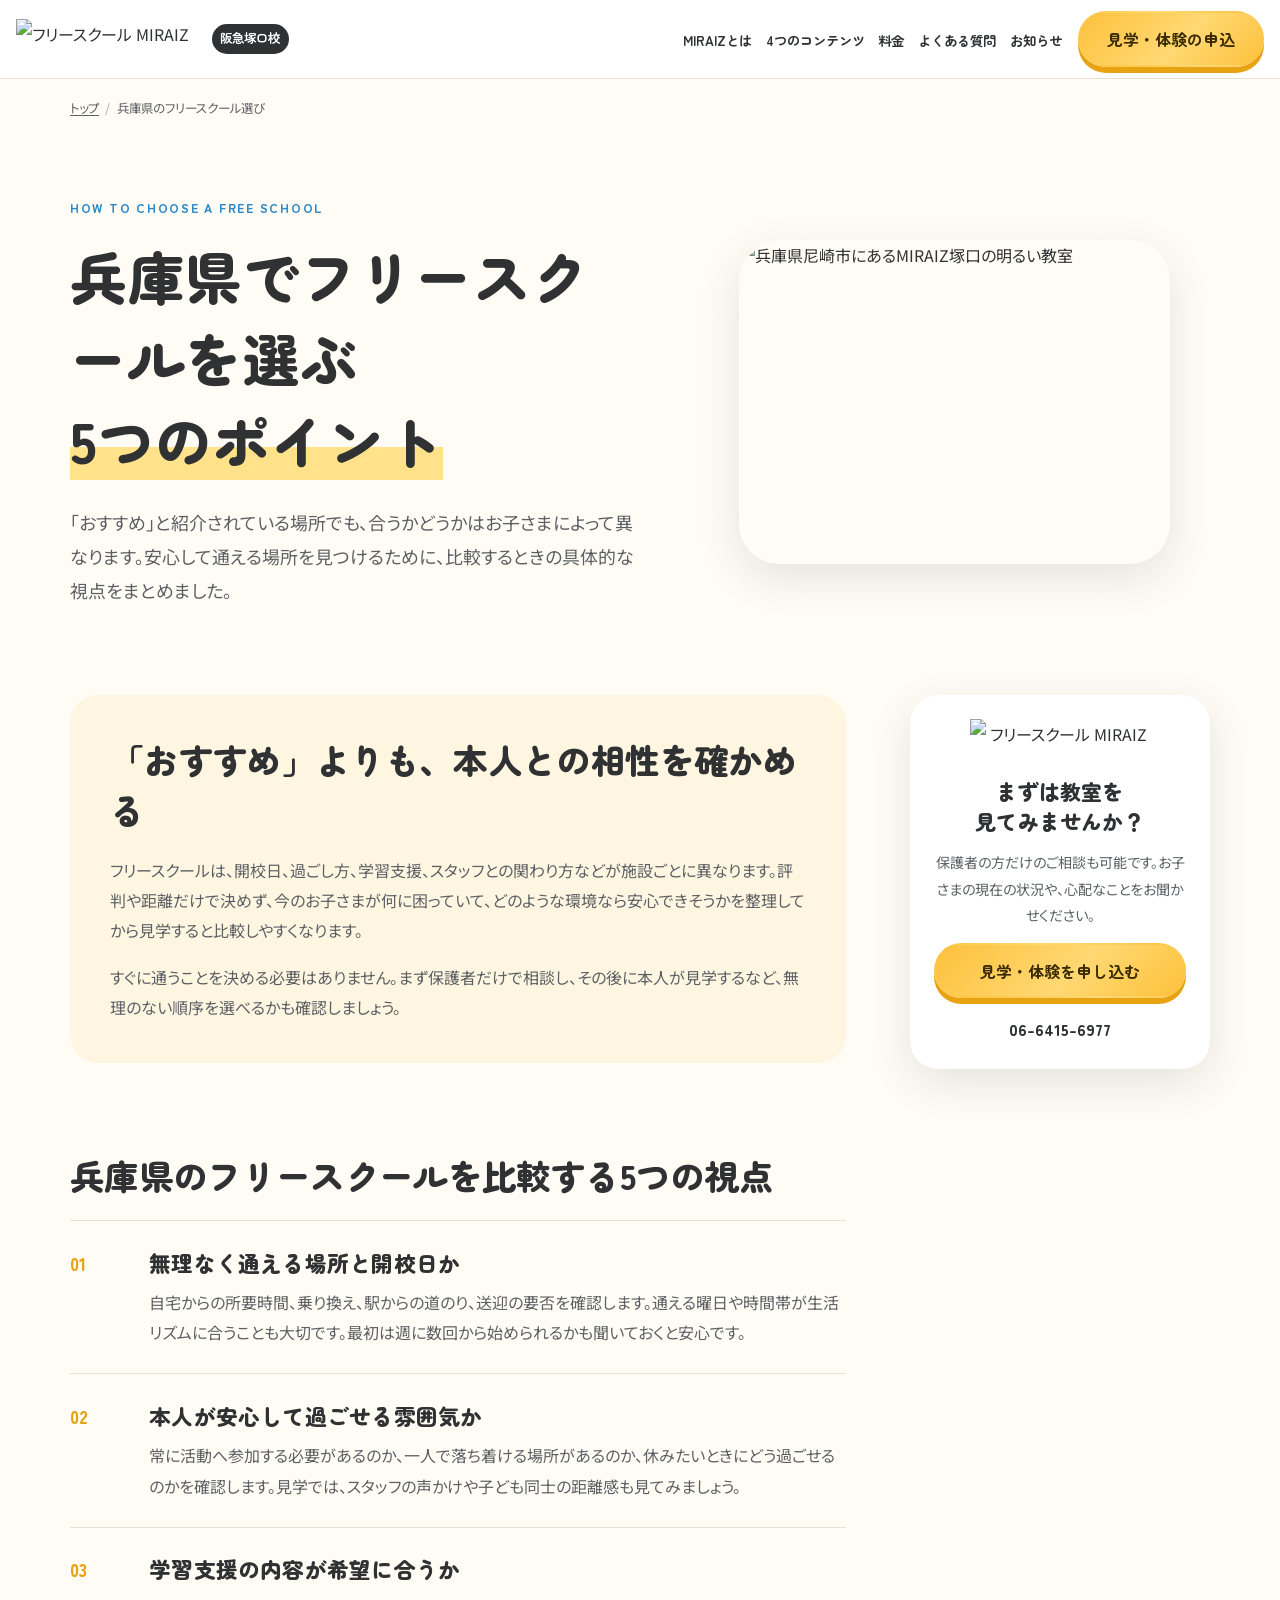
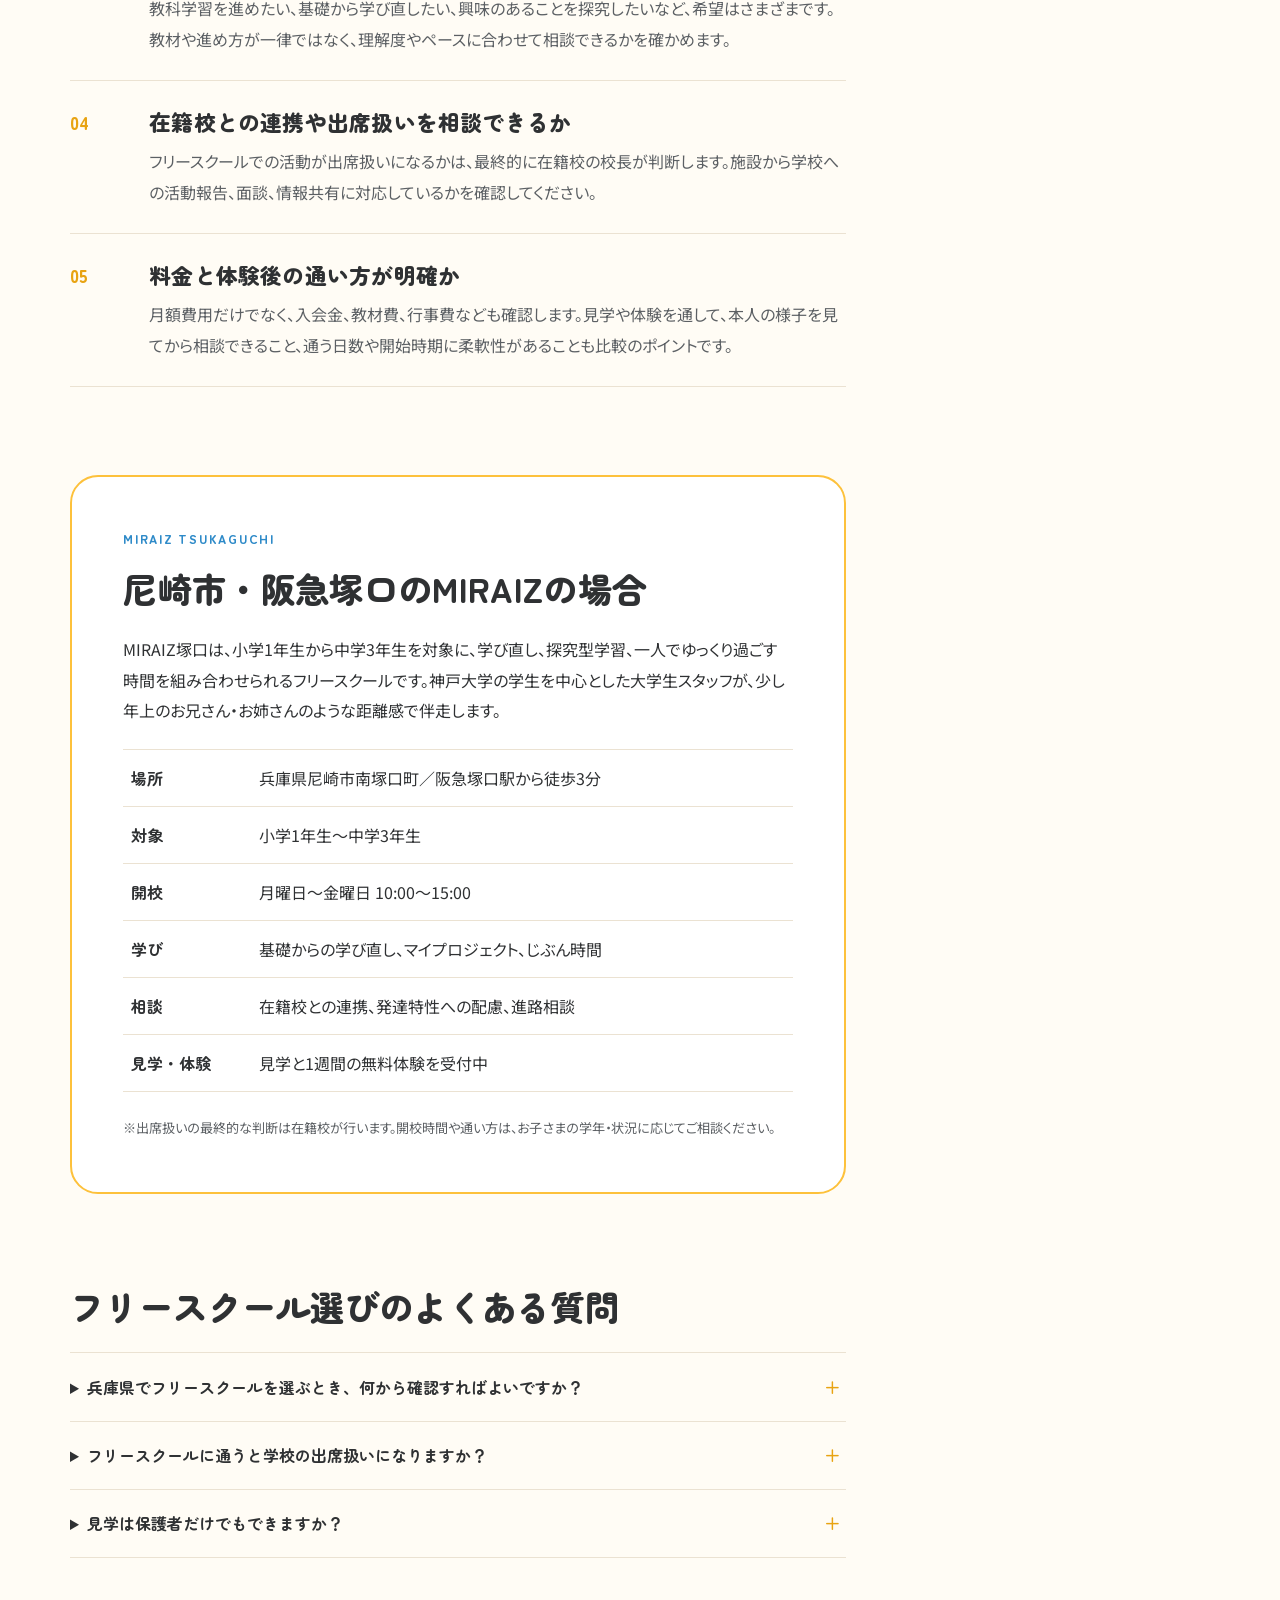
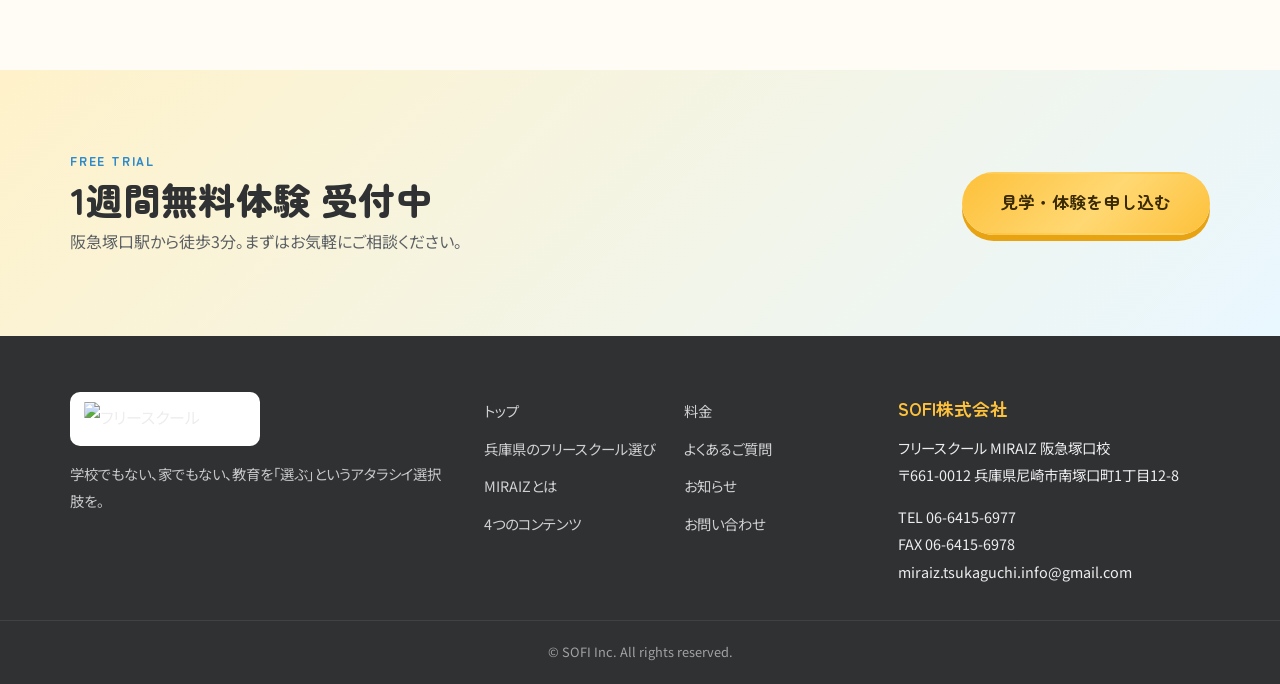
==== hyogo-freeschool-guide.html @ fa85aa8f "Improve local SEO for Tsukaguchi and Hyogo searches" ====
<!DOCTYPE html>
<html lang="ja">
<head>
<meta charset="UTF-8">
<meta name="viewport" content="width=device-width, initial-scale=1">
<title>兵庫県でおすすめのフリースクールを探す方へ｜選び方とMIRAIZ塚口</title>
<meta name="description" content="兵庫県でお子さまに合うフリースクールを探す際の5つの確認ポイントを解説。通いやすさ、過ごし方、学習支援、学校との連携、料金・体験を比較し、尼崎市・阪急塚口のMIRAIZについても紹介します。">
<link rel="canonical" href="https://miraiz.sofi-school.com/hyogo-freeschool-guide">

<meta property="og:url" content="https://miraiz.sofi-school.com/hyogo-freeschool-guide">
<meta property="og:type" content="article">
<meta property="og:title" content="兵庫県でフリースクールを選ぶ5つのポイント">
<meta property="og:description" content="「おすすめ」だけで決めず、お子さまとの相性を確かめるための具体的な選び方を紹介します。">
<meta property="og:image" content="https://miraiz.sofi-school.com/assets/img/og-image.jpg">
<meta property="og:site_name" content="フリースクール MIRAIZ 阪急塚口校">
<meta property="og:locale" content="ja_JP">
<meta name="twitter:card" content="summary_large_image">
<meta name="theme-color" content="#FDC13B">

<link rel="icon" href="assets/img/favicon-64.png" type="image/png">
<link rel="apple-touch-icon" href="assets/img/apple-touch-icon.png">
<link rel="preconnect" href="https://fonts.googleapis.com">
<link rel="preconnect" href="https://fonts.gstatic.com" crossorigin>
<link href="https://fonts.googleapis.com/css2?family=Zen+Maru+Gothic:wght@500;700;900&family=Noto+Sans+JP:wght@400;500;700&display=swap" rel="stylesheet">
<link rel="stylesheet" href="assets/css/style.css">
<link rel="stylesheet" href="assets/css/guide.css">

<script type="application/ld+json">
{
  "@context": "https://schema.org",
  "@graph": [
    {
      "@type": "Article",
      "@id": "https://miraiz.sofi-school.com/hyogo-freeschool-guide#article",
      "headline": "兵庫県でフリースクールを選ぶ5つのポイント",
      "description": "兵庫県でお子さまに合うフリースクールを探す際に確認したいポイントを解説します。",
      "datePublished": "2026-11-14",
      "dateModified": "2026-11-14",
      "inLanguage": "ja",
      "mainEntityOfPage": "https://miraiz.sofi-school.com/hyogo-freeschool-guide",
      "image": "https://miraiz.sofi-school.com/assets/img/og-image.jpg",
      "author": { "@type": "Organization", "name": "フリースクール MIRAIZ 阪急塚口校", "url": "https://miraiz.sofi-school.com/" },
      "publisher": { "@type": "Organization", "name": "SOFI株式会社", "logo": { "@type": "ImageObject", "url": "https://miraiz.sofi-school.com/assets/img/logo-miraiz.png" } }
    },
    {
      "@type": "BreadcrumbList",
      "itemListElement": [
        { "@type": "ListItem", "position": 1, "name": "トップ", "item": "https://miraiz.sofi-school.com/" },
        { "@type": "ListItem", "position": 2, "name": "兵庫県のフリースクール選び", "item": "https://miraiz.sofi-school.com/hyogo-freeschool-guide" }
      ]
    },
    {
      "@type": "FAQPage",
      "mainEntity": [
        {
          "@type": "Question",
          "name": "兵庫県でフリースクールを選ぶとき、何から確認すればよいですか？",
          "acceptedAnswer": { "@type": "Answer", "text": "通いやすさ、日々の過ごし方、学習支援、在籍校との連携、料金と体験の5点を確認し、お子さま本人が安心できるかを見学や体験で確かめることが大切です。" }
        },
        {
          "@type": "Question",
          "name": "フリースクールに通うと学校の出席扱いになりますか？",
          "acceptedAnswer": { "@type": "Answer", "text": "フリースクールと在籍校の連携状況などをもとに、在籍校の校長が判断します。検討している施設へ、学校との情報共有や活動報告の方法を確認してください。" }
        },
        {
          "@type": "Question",
          "name": "見学は保護者だけでもできますか？",
          "acceptedAnswer": { "@type": "Answer", "text": "施設によって対応は異なります。MIRAIZ塚口では、お子さまだけ、保護者さまだけのご相談も受け付けています。" }
        }
      ]
    }
  ]
}
</script>
</head>
<body>

<a class="skip-link" href="#main">本文へスキップ</a>

<header class="header" id="header">
  <div class="header__inner">
    <a class="brand" href="index.html" aria-label="フリースクール MIRAIZ 阪急塚口校 トップへ">
      <img class="brand__logo" src="assets/img/logo-miraiz.png" alt="フリースクール MIRAIZ" width="1663" height="350">
      <span class="brand__sub">阪急塚口校</span>
    </a>
    <nav class="nav" id="nav" aria-label="メインメニュー">
      <ul class="nav__list">
        <li><a href="index.html#about">MIRAIZとは</a></li>
        <li><a href="index.html#contents">4つのコンテンツ</a></li>
        <li><a href="index.html#price">料金</a></li>
        <li><a href="index.html#faq">よくある質問</a></li>
        <li><a href="news.html">お知らせ</a></li>
      </ul>
      <div class="nav__cta">
        <a class="btn btn--line" href="tel:0664156977"><span aria-hidden="true">☎</span> 06-6415-6977</a>
        <a class="btn btn--primary" href="index.html#contact">見学・体験の申込</a>
      </div>
    </nav>
    <button class="hamburger" id="hamburger" aria-expanded="false" aria-controls="nav" aria-label="メニューを開く">
      <span></span><span></span><span></span>
    </button>
  </div>
</header>

<main id="main">
  <div class="guide-breadcrumb container" aria-label="パンくずリスト">
    <ol><li><a href="index.html">トップ</a></li><li aria-current="page">兵庫県のフリースクール選び</li></ol>
  </div>

  <article>
    <header class="guide-hero">
      <div class="container guide-hero__inner">
        <div class="guide-hero__copy">
          <p class="guide-hero__eyebrow">how to choose a free school</p>
          <h1>兵庫県でフリースクールを選ぶ<br><span>5つのポイント</span></h1>
          <p class="guide-hero__lead">「おすすめ」と紹介されている場所でも、合うかどうかはお子さまによって異なります。安心して通える場所を見つけるために、比較するときの具体的な視点をまとめました。</p>
        </div>
        <figure class="guide-hero__image">
          <img src="assets/img/room-01.jpg" alt="兵庫県尼崎市にあるMIRAIZ塚口の明るい教室" width="887" height="665">
        </figure>
      </div>
    </header>

    <div class="guide-layout container">
      <div class="guide-main">
        <section class="guide-intro" aria-labelledby="guide-intro-title">
          <h2 id="guide-intro-title">「おすすめ」よりも、本人との相性を確かめる</h2>
          <p>フリースクールは、開校日、過ごし方、学習支援、スタッフとの関わり方などが施設ごとに異なります。評判や距離だけで決めず、今のお子さまが何に困っていて、どのような環境なら安心できそうかを整理してから見学すると比較しやすくなります。</p>
          <p>すぐに通うことを決める必要はありません。まず保護者だけで相談し、その後に本人が見学するなど、無理のない順序を選べるかも確認しましょう。</p>
        </section>

        <section class="guide-points" aria-labelledby="guide-points-title">
          <h2 id="guide-points-title">兵庫県のフリースクールを比較する5つの視点</h2>

          <section class="guide-point">
            <p class="guide-point__num">01</p>
            <div><h3>無理なく通える場所と開校日か</h3><p>自宅からの所要時間、乗り換え、駅からの道のり、送迎の要否を確認します。通える曜日や時間帯が生活リズムに合うことも大切です。最初は週に数回から始められるかも聞いておくと安心です。</p></div>
          </section>
          <section class="guide-point">
            <p class="guide-point__num">02</p>
            <div><h3>本人が安心して過ごせる雰囲気か</h3><p>常に活動へ参加する必要があるのか、一人で落ち着ける場所があるのか、休みたいときにどう過ごせるのかを確認します。見学では、スタッフの声かけや子ども同士の距離感も見てみましょう。</p></div>
          </section>
          <section class="guide-point">
            <p class="guide-point__num">03</p>
            <div><h3>学習支援の内容が希望に合うか</h3><p>教科学習を進めたい、基礎から学び直したい、興味のあることを探究したいなど、希望はさまざまです。教材や進め方が一律ではなく、理解度やペースに合わせて相談できるかを確かめます。</p></div>
          </section>
          <section class="guide-point">
            <p class="guide-point__num">04</p>
            <div><h3>在籍校との連携や出席扱いを相談できるか</h3><p>フリースクールでの活動が出席扱いになるかは、最終的に在籍校の校長が判断します。施設から学校への活動報告、面談、情報共有に対応しているかを確認してください。</p></div>
          </section>
          <section class="guide-point">
            <p class="guide-point__num">05</p>
            <div><h3>料金と体験後の通い方が明確か</h3><p>月額費用だけでなく、入会金、教材費、行事費なども確認します。見学や体験を通して、本人の様子を見てから相談できること、通う日数や開始時期に柔軟性があることも比較のポイントです。</p></div>
          </section>
        </section>

        <section class="guide-miraiz" aria-labelledby="guide-miraiz-title">
          <p class="guide-miraiz__eyebrow">MIRAIZ TSUKAGUCHI</p>
          <h2 id="guide-miraiz-title">尼崎市・阪急塚口のMIRAIZの場合</h2>
          <p>MIRAIZ塚口は、小学1年生から中学3年生を対象に、学び直し、探究型学習、一人でゆっくり過ごす時間を組み合わせられるフリースクールです。神戸大学の学生を中心とした大学生スタッフが、少し年上のお兄さん・お姉さんのような距離感で伴走します。</p>
          <dl class="guide-table">
            <div><dt>場所</dt><dd>兵庫県尼崎市南塚口町／阪急塚口駅から徒歩3分</dd></div>
            <div><dt>対象</dt><dd>小学1年生〜中学3年生</dd></div>
            <div><dt>開校</dt><dd>月曜日〜金曜日 10:00〜15:00</dd></div>
            <div><dt>学び</dt><dd>基礎からの学び直し、マイプロジェクト、じぶん時間</dd></div>
            <div><dt>相談</dt><dd>在籍校との連携、発達特性への配慮、進路相談</dd></div>
            <div><dt>見学・体験</dt><dd>見学と1週間の無料体験を受付中</dd></div>
          </dl>
          <p class="guide-note">※出席扱いの最終的な判断は在籍校が行います。開校時間や通い方は、お子さまの学年・状況に応じてご相談ください。</p>
        </section>

        <section class="guide-faq" aria-labelledby="guide-faq-title">
          <h2 id="guide-faq-title">フリースクール選びのよくある質問</h2>
          <details><summary>兵庫県でフリースクールを選ぶとき、何から確認すればよいですか？</summary><p>通いやすさ、日々の過ごし方、学習支援、在籍校との連携、料金と体験の5点を確認し、お子さま本人が安心できるかを見学や体験で確かめることが大切です。</p></details>
          <details><summary>フリースクールに通うと学校の出席扱いになりますか？</summary><p>フリースクールと在籍校の連携状況などをもとに、在籍校の校長が判断します。検討している施設へ、学校との情報共有や活動報告の方法を確認してください。</p></details>
          <details><summary>見学は保護者だけでもできますか？</summary><p>施設によって対応は異なります。MIRAIZ塚口では、お子さまだけ、保護者さまだけのご相談も受け付けています。</p></details>
        </section>
      </div>

      <aside class="guide-aside" aria-label="MIRAIZ塚口のご案内">
        <div class="guide-aside__card">
          <img src="assets/img/logo-miraiz.png" alt="フリースクール MIRAIZ" width="1663" height="350">
          <h2>まずは教室を<br>見てみませんか？</h2>
          <p>保護者の方だけのご相談も可能です。お子さまの現在の状況や、心配なことをお聞かせください。</p>
          <a class="btn btn--primary" href="index.html#contact">見学・体験を申し込む</a>
          <a class="guide-aside__tel" href="tel:0664156977">06-6415-6977</a>
        </div>
      </aside>
    </div>
  </article>

  <section class="guide-cta">
    <div class="container guide-cta__inner">
      <div><p>FREE TRIAL</p><h2>1週間無料体験 受付中</h2><span>阪急塚口駅から徒歩3分。まずはお気軽にご相談ください。</span></div>
      <a class="btn btn--primary btn--lg" href="index.html#contact">見学・体験を申し込む</a>
    </div>
  </section>
</main>

<footer class="footer">
  <div class="container footer__inner">
    <div class="footer__brand">
      <img src="assets/img/logo-miraiz.png" alt="フリースクール MIRAIZ" width="1663" height="350">
      <p class="footer__tagline">学校でもない、家でもない、教育を「選ぶ」というアタラシイ選択肢を。</p>
    </div>
    <nav class="footer__nav" aria-label="フッターメニュー">
      <ul>
        <li><a href="index.html">トップ</a></li>
        <li><a href="/hyogo-freeschool-guide" aria-current="page">兵庫県のフリースクール選び</a></li>
        <li><a href="index.html#about">MIRAIZとは</a></li>
        <li><a href="index.html#contents">4つのコンテンツ</a></li>
        <li><a href="index.html#price">料金</a></li>
        <li><a href="index.html#faq">よくあるご質問</a></li>
        <li><a href="news.html">お知らせ</a></li>
        <li><a href="index.html#contact">お問い合わせ</a></li>
      </ul>
    </nav>
    <div class="footer__info">
      <p class="footer__co">SOFI株式会社</p>
      <p>フリースクール MIRAIZ 阪急塚口校<br>〒661-0012 兵庫県尼崎市南塚口町1丁目12-8</p>
      <p><a href="tel:0664156977">TEL 06-6415-6977</a><br>FAX 06-6415-6978<br><a href="mailto:miraiz.tsukaguchi.info@gmail.com">miraiz.tsukaguchi.info@gmail.com</a></p>
    </div>
  </div>
  <p class="footer__copy">&copy; SOFI Inc. All rights reserved.</p>
</footer>

<div class="cta-bar" id="cta-bar">
  <a class="cta-bar__tel" href="tel:0664156977"><span aria-hidden="true">☎</span> 電話する</a>
  <a class="cta-bar__btn" href="index.html#contact">見学・体験を申し込む</a>
</div>

<script src="assets/js/main.js" defer></script>
</body>
</html>
---- assets/css/style.css ----
@charset "UTF-8";
/* =========================================================
   フリースクール MIRAIZ 阪急塚口校 — 公式サイト
   Palette は MIRAIZ ロゴ（9枚羽の風車）から採色
   ========================================================= */

:root{
  /* brand（ロゴの羽の色） */
  --c-red:      #E4032B;
  --c-orange:   #F27A18;
  --c-yellow:   #F2B418;
  --c-lime:     #85C226;
  --c-green:    #22A03A;
  --c-cyan:     #2E8AC8;
  --c-navy:     #1E3C8C;
  --c-purple:   #8A2E92;
  --c-magenta:  #E52684;

  /* base */
  --c-key:      #FDC13B;      /* MIRAIZ イエロー */
  --c-key-dk:   #E8A312;
  --c-ink:      #2F3133;
  --c-ink-70:   #5C6064;
  --c-bg:       #FFFCF5;
  --c-tint:     #FFF6E2;
  --c-white:    #FFFFFF;
  --c-line:     #EBE2D2;

  /* pastel（提供スライドのカード色） */
  --p-yellow:   #FDE9A9;
  --p-blue:     #C4EDFB;
  --p-pink:     #FAD1D6;
  --p-green:    #DFF5C0;
  --p-lav:      #D3D7F4;
  --p-mint:     #C6F0E6;
  --p-peach:    #FBDFB2;
  --p-rose:     #FBD5E6;

  --r-sm: 10px;
  --r-md: 18px;
  --r-lg: 28px;
  --r-xl: 40px;

  --shadow:    0 6px 24px rgba(47,49,51,.08);
  --shadow-lg: 0 14px 44px rgba(47,49,51,.12);

  --header-h: 78px;
  --font-round: "Zen Maru Gothic", "Hiragino Maru Gothic ProN", "Hiragino Sans", "Noto Sans JP", "Yu Gothic Medium", Meiryo, sans-serif;
  --font-body: "Noto Sans JP", "Hiragino Sans", "Hiragino Kaku Gothic ProN", "Yu Gothic Medium", Meiryo, sans-serif;
}

/* ---------- reset ---------- */
*,*::before,*::after{ box-sizing:border-box; }
html{
  scroll-behavior:smooth; scroll-padding-top:calc(var(--header-h) + 8px);
  -webkit-text-size-adjust:100%;
  /* 画面外に待機させているドロワーで横スクロールが出ないように */
  overflow-x:clip;
}
body{
  margin:0; background:var(--c-bg); color:var(--c-ink);
  font-family:var(--font-body); font-size:16px; line-height:1.9;
  font-feature-settings:"palt" 1; overflow-x:clip;
}
img{ max-width:100%; height:auto; display:block; }
a{ color:inherit; text-decoration:none; }
ul,ol{ margin:0; padding:0; list-style:none; }
h1,h2,h3,h4,h5{ margin:0; font-family:var(--font-round); font-weight:900; line-height:1.45; letter-spacing:.01em; }
p{ margin:0 0 1em; }
p:last-child{ margin-bottom:0; }
button{ font:inherit; color:inherit; }
table{ border-collapse:collapse; }

.visually-hidden{
  position:absolute!important; width:1px; height:1px; overflow:hidden;
  clip:rect(0 0 0 0); white-space:nowrap;
}
.skip-link{
  position:absolute; left:-9999px; top:0; z-index:2000;
  background:var(--c-ink); color:#fff; padding:.7em 1.2em; border-radius:0 0 var(--r-sm) 0;
}
.skip-link:focus{ left:0; }
:focus-visible{ outline:3px solid var(--c-cyan); outline-offset:3px; border-radius:4px; }

.container{ width:min(1140px, 100% - 2.5rem); margin-inline:auto; }
.container--narrow{ width:min(820px, 100% - 2.5rem); }
.sp-only{ display:none; }

/* ---------- buttons ---------- */
.btn{
  display:inline-flex; align-items:center; justify-content:center; gap:.5em;
  font-family:var(--font-round); font-weight:700; line-height:1.4;
  padding:.9em 1.7em; border-radius:999px; border:2px solid transparent;
  transition:transform .18s ease, box-shadow .18s ease, background-color .18s ease, color .18s ease;
  text-align:center; cursor:pointer; white-space:nowrap;
}
.btn--lg{ padding:1.05em 2.2em; font-size:1.05rem; }
.btn--primary{
  background:linear-gradient(135deg, var(--c-key) 0%, #FFD873 55%, var(--c-key) 100%);
  color:#3A2A00; box-shadow:0 6px 0 var(--c-key-dk);
}
.btn--primary:hover{ transform:translateY(-2px); box-shadow:0 8px 0 var(--c-key-dk); }
.btn--primary:active{ transform:translateY(3px); box-shadow:0 2px 0 var(--c-key-dk); }
.btn--ghost{ background:var(--c-white); color:var(--c-ink); border-color:var(--c-ink); }
.btn--ghost:hover{ background:var(--c-ink); color:#fff; }
.btn--line{ background:transparent; color:var(--c-ink); font-size:.95rem; padding:.5em 1em; border-color:var(--c-line); }
.btn--line:hover{ border-color:var(--c-key); background:var(--c-tint); }

/* =========================================================
   HEADER
   ========================================================= */
.header{
  position:sticky; top:0; z-index:1000;
  background:rgba(255,255,255,.94); backdrop-filter:blur(10px);
  border-bottom:1px solid var(--c-line);
}
.header__inner{
  width:min(1300px, 100% - 2rem); margin-inline:auto;
  min-height:var(--header-h); display:flex; align-items:center; gap:1.2rem;
}
.brand{ display:flex; align-items:center; gap:.6rem; flex:0 0 auto; }
.brand__logo{ width:clamp(140px, 15vw, 186px); height:auto; }
.brand__sub{
  font-family:var(--font-round); font-weight:700; font-size:.78rem;
  background:var(--c-ink); color:#fff; padding:.25em .7em; border-radius:999px; white-space:nowrap;
}
.nav{ margin-left:auto; display:flex; align-items:center; gap:1rem; }
.nav__list{ display:flex; gap:.95rem; }
.nav__list a{
  font-family:var(--font-round); font-weight:700; font-size:.86rem;
  padding:.35em 0; position:relative; white-space:nowrap;
}
.nav__list a::after{
  content:""; position:absolute; left:0; right:0; bottom:0; height:3px;
  background:var(--c-key); border-radius:2px; transform:scaleX(0); transition:transform .2s ease;
}
.nav__list a:hover::after, .nav__list a.is-active::after{ transform:scaleX(1); }
.nav__cta{ display:flex; align-items:center; gap:.5rem; flex:0 0 auto; }

.hamburger{
  display:none; margin-left:auto; width:48px; height:48px; border:none; background:transparent;
  position:relative; cursor:pointer; border-radius:12px;
}
.hamburger span{
  position:absolute; left:11px; width:26px; height:3px; border-radius:2px; background:var(--c-ink);
  transition:transform .25s ease, opacity .2s ease;
}
.hamburger span:nth-child(1){ top:16px; }
.hamburger span:nth-child(2){ top:23px; }
.hamburger span:nth-child(3){ top:30px; }
.hamburger[aria-expanded="true"] span:nth-child(1){ transform:translateY(7px) rotate(45deg); }
.hamburger[aria-expanded="true"] span:nth-child(2){ opacity:0; }
.hamburger[aria-expanded="true"] span:nth-child(3){ transform:translateY(-7px) rotate(-45deg); }

/* =========================================================
   HERO
   ========================================================= */
.hero{ position:relative; padding:clamp(2.5rem,6vw,4.5rem) 0 clamp(3rem,7vw,5.5rem); overflow:hidden; }
.hero::before{
  content:""; position:absolute; inset:0;
  background:
    radial-gradient(120% 90% at 8% 0%, #FFF3D2 0%, rgba(255,243,210,0) 60%),
    radial-gradient(90% 80% at 100% 30%, #EAF7FF 0%, rgba(234,247,255,0) 65%),
    var(--c-bg);
  z-index:-2;
}
.hero__deco{ position:absolute; inset:0; z-index:-1; pointer-events:none; }
.hero__pinwheel{
  position:absolute; top:-90px; right:-90px; width:min(340px,42vw); opacity:.13;
  animation:spin 44s linear infinite;
}
@keyframes spin{ to{ transform:rotate(360deg); } }

.hero__inner{
  width:min(1200px, 100% - 2.5rem); margin-inline:auto;
  display:grid; grid-template-columns:1.16fr .84fr; gap:clamp(1.5rem,4vw,3rem); align-items:center;
}
.hero__badge{
  display:inline-block; margin:0 0 1rem;
  font-family:var(--font-round); font-weight:700; font-size:.95rem; letter-spacing:.06em;
  background:linear-gradient(90deg, var(--c-navy), var(--c-cyan)); color:#fff;
  padding:.45em 1.3em; border-radius:999px;
}
.hero__title{
  font-size:clamp(1.9rem, 3.55vw, 2.75rem); line-height:1.45; margin:0 0 1.2rem;
}
.hero__seo-title{
  display:block; width:max-content; max-width:100%; margin:0 0 .6rem;
  color:var(--c-navy); font-size:.38em; line-height:1.5; letter-spacing:.08em;
}
.mark-yellow{
  background:linear-gradient(transparent 58%, #FFE58A 58%, #FFE58A 94%, transparent 94%);
  padding:0 .06em;
}
.hero__lead{ font-size:clamp(1rem,1.3vw,1.12rem); font-weight:500; margin-bottom:1.4rem; }
.hero__lead strong{ color:var(--c-cyan); font-weight:700; }
.hero__points{ display:flex; flex-wrap:wrap; gap:.5rem; margin-bottom:1.9rem; }
.hero__points li{
  font-family:var(--font-round); font-weight:700; font-size:.88rem;
  background:var(--c-white); border:2px solid var(--c-key); color:#7A5600;
  padding:.35em 1em; border-radius:999px;
}
.hero__actions{ display:flex; flex-wrap:wrap; gap:.8rem; }

.hero__visual{ position:relative; }
/* 開校バッジ（円）は写真にだけ重ねたいので、写真をこのラッパで囲って基準にする */
.hero__visual-media{ position:relative; }
.hero__trial{
  /* 開校バッジが写真の下端からはみ出す分（-1.2rem）を避けた位置に置く */
  display:block; margin-top:2.4rem; padding:.8rem 1.2rem;
  border-radius:999px; background:var(--c-red); color:#fff; text-align:center;
  font-family:var(--font-round); font-weight:700; line-height:1.5;
  font-size:clamp(.98rem,1.9vw,1.12rem);
  box-shadow:0 8px 22px rgba(228,3,43,.3);
}
.hero__trial b{ font-size:1.16em; font-weight:900; margin-right:.2em; }
.hero__trial:hover{ background:#C50226; }
.hero__photo{
  width:100%; aspect-ratio:4/3; object-fit:cover; object-position:60% 40%;
  border-radius:var(--r-xl); box-shadow:var(--shadow-lg);
}
.hero__open{
  position:absolute; z-index:2; right:-.5rem; bottom:-1.2rem;
  width:clamp(130px,14vw,168px); aspect-ratio:1; border-radius:50%;
  background:radial-gradient(circle at 35% 30%, #FFE07A, var(--c-key));
  box-shadow:0 10px 26px rgba(232,163,18,.4);
  display:grid; place-content:center; text-align:center; color:#3A2A00;
  font-family:var(--font-round); font-weight:900; line-height:1.35;
  transform:rotate(-7deg);
}

/* =========================================================
   LOCAL INTRO
   ========================================================= */
.local-intro{ padding:clamp(2.7rem,6vw,4.5rem) 0; background:var(--c-white); border-block:1px solid var(--c-line); }
.local-intro__inner{ display:grid; grid-template-columns:.85fr 1.15fr; gap:clamp(2rem,6vw,5rem); align-items:start; }
.local-intro__eyebrow{
  margin:0 0 .7rem; color:var(--c-cyan); font-family:var(--font-round);
  font-size:.75rem; font-weight:900; letter-spacing:.13em; text-transform:uppercase;
}
.local-intro h2{ font-size:clamp(1.45rem,3vw,2.15rem); }
.local-intro__body>p:first-child{ color:var(--c-ink-70); }
.local-intro__facts{ display:grid; grid-template-columns:repeat(3,1fr); gap:.7rem; margin:1.3rem 0; }
.local-intro__facts li{ padding:.85rem .55rem; border-radius:var(--r-sm); background:var(--c-tint); text-align:center; }
.local-intro__facts strong{ display:block; color:#725000; font-family:var(--font-round); font-size:1.05rem; }
.local-intro__facts span{ display:block; color:var(--c-ink-70); font-size:.73rem; }
.local-intro__link a{ color:#12669c; font-family:var(--font-round); font-weight:700; text-decoration:underline; text-underline-offset:.25em; }
.hero__open-y{ display:block; font-size:.9rem; }
.hero__open-y b{ font-size:1.5em; }
.hero__open-t{ display:block; font-size:1.02rem; margin-top:.15em; }

/* =========================================================
   SECTION 共通
   ========================================================= */
.section{ padding:clamp(3.2rem,7vw,5.5rem) 0; position:relative; }
.section--tint{ background:var(--c-tint); }

.sec-head{ text-align:center; margin-bottom:clamp(2rem,4vw,3rem); }
.sec-head__eyebrow{
  font-family:var(--font-round); font-weight:700; font-size:.8rem; letter-spacing:.22em;
  text-transform:uppercase; color:var(--c-key-dk); margin:0 0 .5rem;
}
.sec-head__title{
  font-size:clamp(1.55rem,3.4vw,2.4rem); margin:0 0 .8rem; position:relative; display:inline-block;
}
.sec-head__title::after{
  content:""; display:block; width:64px; height:6px; margin:.7rem auto 0; border-radius:3px;
  background:linear-gradient(90deg,var(--c-magenta),var(--c-orange),var(--c-yellow),var(--c-green),var(--c-cyan),var(--c-purple));
}
.sec-head__note{ font-size:.98rem; color:var(--c-ink-70); margin:0 auto; max-width:44em; }
.sec-head--light .sec-head__eyebrow{ color:#fff; opacity:.75; }
.sec-head--light, .sec-head--light .sec-head__note{ color:#fff; }
.sec-head--light .sec-head__note strong{ color:#FFE07A; }

/* 「＼＼ 見出し ／／」 */
.slash-head{
  text-align:center; font-size:clamp(1.25rem,2.4vw,1.65rem);
  margin:clamp(2.6rem,5vw,4rem) 0 1rem; display:flex; align-items:center; justify-content:center; gap:.7em;
}
.slash-head::before, .slash-head::after{
  content:""; width:26px; height:30px; flex:0 0 auto;
  background:repeating-linear-gradient(115deg, var(--c-cyan) 0 4px, transparent 4px 9px);
}
.slash-head::after{ background:repeating-linear-gradient(65deg, var(--c-cyan) 0 4px, transparent 4px 9px); }
.center-note{ text-align:center; color:var(--c-ink-70); font-weight:500; margin-bottom:1.8rem; }

/* =========================================================
   悩み
   ========================================================= */
.section--worry{ background:linear-gradient(180deg,var(--c-bg) 0%, #F2FAFE 100%); }
.worry-list{
  max-width:760px; margin:0 auto 2.2rem; display:grid; gap:.75rem;
  background:var(--c-white); border-radius:var(--r-lg); padding:clamp(1.2rem,3vw,2rem);
  box-shadow:var(--shadow); border:3px solid #D9EEF9;
}
.worry-list li{
  display:flex; gap:.75rem; align-items:flex-start;
  font-family:var(--font-round); font-weight:700; font-size:clamp(1rem,1.6vw,1.14rem);
  padding-bottom:.75rem; border-bottom:2px dotted #D9EEF9;
}
.worry-list li:last-child{ padding-bottom:0; border-bottom:none; }
.worry-list li::before{
  content:"✓"; flex:0 0 auto; width:1.6em; height:1.6em; border-radius:6px;
  background:var(--c-red); color:#fff; display:grid; place-content:center;
  font-size:.85em; line-height:1;
}
.worry-cta{ text-align:center; margin:0; }

/* =========================================================
   ABOUT
   ========================================================= */
.about{
  display:grid; grid-template-columns:1.15fr .85fr; gap:clamp(1.5rem,4vw,3rem); align-items:center;
}
.about__text p{ margin-bottom:1.1em; }
.about__text strong{
  font-weight:700;
  background:linear-gradient(transparent 62%, #FFE9AE 62%);
}
.about__note{
  background:var(--c-white); border-left:6px solid var(--c-key);
  border-radius:0 var(--r-sm) var(--r-sm) 0; padding:1rem 1.2rem; box-shadow:var(--shadow);
  font-size:.96rem;
}
.about__figure{ margin:0; }
.about__figure img{ border-radius:var(--r-lg); box-shadow:var(--shadow-lg); }

.can-list{ display:grid; grid-template-columns:repeat(5,1fr); gap:.75rem; }
.can-list__item{
  border-radius:var(--r-md); padding:1.25rem .85rem; text-align:center;
  display:flex; flex-direction:column; gap:.6rem; box-shadow:var(--shadow);
}
.can-list__item h4{ font-size:.97rem; line-height:1.55; }
.can-list__item p{ font-size:.84rem; color:#4A4E52; margin:0; line-height:1.75; }
.can-c1{ background:var(--p-blue); }
.can-c2{ background:var(--p-mint); }
.can-c3{ background:var(--p-lav); }
.can-c4{ background:var(--p-green); }
.can-c5{ background:var(--p-peach); }

/* =========================================================
   4つのコンテンツ
   ========================================================= */
.contents-grid{ display:grid; grid-template-columns:repeat(2,1fr); gap:1.2rem; }
.content-card{
  position:relative; background:var(--c-white); border-radius:var(--r-lg);
  padding:clamp(1.4rem,3vw,2.1rem); box-shadow:var(--shadow); overflow:hidden;
  border-top:10px solid var(--c-key);
}
.content-card::after{
  content:""; position:absolute; right:-40px; bottom:-40px; width:150px; height:150px;
  border-radius:50%; opacity:.5; z-index:0;
}
.content-card > *{ position:relative; z-index:1; }
.content-card__num{
  font-family:var(--font-round); font-weight:900; font-size:2.1rem; line-height:1;
  margin:0 0 .3rem; color:var(--c-key-dk); opacity:.85;
}
.content-card h3{ font-size:clamp(1.2rem,2.2vw,1.5rem); margin-bottom:.7rem; }
.content-card h3 small{ font-size:.72em; font-weight:700; }
.content-card p{ font-size:.96rem; margin:0; }
.content-card--yellow{ border-top-color:var(--c-yellow); }
.content-card--yellow::after{ background:var(--p-yellow); }
.content-card--yellow .content-card__num{ color:#C99000; }
.content-card--blue{ border-top-color:var(--c-cyan); }
.content-card--blue::after{ background:var(--p-blue); }
.content-card--blue .content-card__num{ color:var(--c-cyan); }
.content-card--pink{ border-top-color:var(--c-magenta); }
.content-card--pink::after{ background:var(--p-pink); }
.content-card--pink .content-card__num{ color:var(--c-magenta); }
.content-card--green{ border-top-color:var(--c-green); }
.content-card--green::after{ background:var(--p-green); }
.content-card--green .content-card__num{ color:var(--c-green); }

/* =========================================================
   マイプロ
   ========================================================= */
.mypro{ display:grid; grid-template-columns:.9fr 1.1fr; gap:clamp(1.5rem,4vw,3rem); align-items:center; }
.mypro__diagram{
  background:var(--p-yellow); border-radius:var(--r-lg); padding:1.4rem 1.2rem 1.1rem;
  box-shadow:var(--shadow); position:relative;
}
.mypro__field{
  display:block; font-family:var(--font-round); font-weight:700; font-size:.9rem;
  color:#7A5600; margin-bottom:.3rem;
}
.mypro__stage{ position:relative; aspect-ratio:4/3; }
.mypro__lines{ position:absolute; inset:0; width:100%; height:100%; }
.mypro__node, .mypro__mission{
  position:absolute; font-family:var(--font-round); font-weight:900;
  padding:.4em 1em; border-radius:999px; background:var(--c-white);
  box-shadow:0 4px 12px rgba(47,49,51,.14); white-space:nowrap; font-size:clamp(.85rem,1.6vw,1.05rem);
}
.mypro__node--staff{ left:2%; top:8%; border:3px solid var(--c-cyan); }
.mypro__node--friend{ right:2%; top:8%; border:3px solid var(--c-magenta); }
.mypro__node--me{ left:50%; bottom:2%; transform:translateX(-50%); border:3px solid var(--c-orange); }
.mypro__mission{
  left:50%; top:50%; transform:translate(-50%,-50%);
  background:var(--p-green); border:3px solid var(--c-green); letter-spacing:.06em;
}
.mypro__text h3{ font-size:clamp(1.15rem,2.2vw,1.5rem); margin-bottom:.8rem; color:var(--c-green); }
.mypro__text strong{ background:linear-gradient(transparent 62%, #C9EFA8 62%); font-weight:700; }
.check-list{ display:grid; gap:.5rem; margin-top:1.2rem; }
.check-list li{ display:flex; gap:.6rem; font-weight:500; font-size:.96rem; }
.check-list li::before{
  content:"✓"; flex:0 0 auto; color:var(--c-green); font-weight:900; font-family:var(--font-round);
}

/* mission table */
.table-wrap{ overflow-x:auto; -webkit-overflow-scrolling:touch; border-radius:var(--r-lg); box-shadow:var(--shadow); background:var(--c-white); }
.mission-table{ width:100%; min-width:720px; font-size:.94rem; }
.mission-table thead th{
  font-family:var(--font-round); font-weight:700; font-size:.9rem; letter-spacing:.08em;
  background:var(--c-tint); color:#7A5600; padding:.9rem 1rem; text-align:left; white-space:nowrap;
  border-bottom:3px solid var(--c-key);
}
.mission-table tbody th, .mission-table tbody td{
  padding:1rem; border-bottom:1px solid var(--c-line); vertical-align:top; text-align:left; font-weight:400;
}
.mission-table tbody tr:last-child th, .mission-table tbody tr:last-child td{ border-bottom:none; }
.mission-table tbody tr:hover{ background:#FFFDF6; }
.mission-table .mission{ font-family:var(--font-round); font-weight:700; }
.mission-table .term{ white-space:nowrap; font-family:var(--font-round); font-weight:700; color:var(--c-orange); }
.tag{
  display:inline-block; font-family:var(--font-round); font-weight:700; font-size:.82rem;
  padding:.3em .9em; border-radius:999px; color:#fff; white-space:nowrap;
}
.tag--blue{ background:var(--c-navy); }
.tag--orange{ background:var(--c-orange); }
.tag--green{ background:var(--c-green); }
.tag--cyan{ background:var(--c-cyan); }
.tag--purple{ background:var(--c-purple); }
.tag--yellow{ background:var(--c-key-dk); }
.tag--magenta{ background:var(--c-magenta); }

/* 参加方法 */
.join-list{ display:grid; gap:1rem; }
.join-list__item{
  display:grid; grid-template-columns:auto 1fr; gap:1.2rem; align-items:start;
  background:var(--c-white); border-radius:var(--r-lg); padding:clamp(1.2rem,2.6vw,1.8rem);
  box-shadow:var(--shadow); border-left:10px solid var(--c-key);
}
.join-list__num{
  font-family:var(--font-round); font-weight:900; font-size:1.5rem; line-height:1;
  width:2.4em; height:2.4em; border-radius:50%; display:grid; place-content:center; margin:0;
  color:#fff; flex:0 0 auto;
}
.join-list__item--1{ border-left-color:var(--c-cyan); }
.join-list__item--1 .join-list__num{ background:var(--c-cyan); }
.join-list__item--2{ border-left-color:var(--c-green); }
.join-list__item--2 .join-list__num{ background:var(--c-green); }
.join-list__item--3{ border-left-color:var(--c-orange); }
.join-list__item--3 .join-list__num{ background:var(--c-orange); }
.join-list__body h4{ font-size:clamp(1.1rem,2vw,1.35rem); }
.join-list__sub{ font-weight:500; color:var(--c-ink-70); font-size:.94rem; margin:.15rem 0 .7rem; }
.join-list__body ul{ display:grid; gap:.35rem; }
.join-list__body ul li{ display:flex; gap:.55rem; font-size:.95rem; }
.join-list__body ul li::before{ content:"●"; font-size:.6em; line-height:2.6; color:var(--c-key-dk); }

.banner-note{
  margin-top:1.6rem; text-align:center; background:var(--c-white);
  border:3px dashed var(--c-key); border-radius:var(--r-lg);
  padding:1.1rem 1.3rem; font-family:var(--font-round); font-weight:700;
  font-size:clamp(.98rem,1.8vw,1.15rem);
}
.banner-note b{ color:var(--c-key-dk); }

/* =========================================================
   1日の流れ
   ========================================================= */
.day-grid{ display:grid; grid-template-columns:repeat(3,1fr); gap:1.1rem; }
.day-col{ background:var(--c-white); border-radius:var(--r-lg); padding:1.4rem 1.2rem; box-shadow:var(--shadow); }
.day-col__head{
  text-align:center; font-size:1.2rem; background:var(--p-yellow); color:#7A5600;
  border-radius:999px; padding:.4em 1em; margin:0 0 1.2rem;
}
.day-col__head span{ font-size:.72em; font-weight:700; }
.day-steps{ display:grid; gap:.9rem; counter-reset:d; }
.day-steps li{
  counter-increment:d; position:relative; padding-left:2.4rem;
  border-bottom:1px dashed var(--c-line); padding-bottom:.9rem;
}
.day-steps li:last-child{ border-bottom:none; padding-bottom:0; }
.day-steps li::before{
  content:counter(d); position:absolute; left:0; top:.15rem;
  width:1.75rem; height:1.75rem; border-radius:50%; background:var(--c-key); color:#3A2A00;
  font-family:var(--font-round); font-weight:900; font-size:.85rem; display:grid; place-content:center;
}
.day-steps b{ display:block; font-family:var(--font-round); font-size:1rem; }
.day-steps span{ display:block; font-size:.86rem; color:var(--c-ink-70); line-height:1.75; }
.day-col--out{ background:linear-gradient(180deg,#EAF7FF,#FFFFFF); }
.day-out__title{
  font-family:var(--font-round); font-weight:900; font-size:1.35rem; color:var(--c-cyan); margin-bottom:.4rem;
}
.day-out ul{ display:grid; gap:.35rem; margin-top:.8rem; }
.day-out ul li{ display:flex; gap:.5rem; font-size:.9rem; }
.day-out ul li::before{ content:"📍"; font-size:.9em; }
.day-out__figure{ margin:1.1rem 0 0; }
.day-out__figure img{ border-radius:var(--r-md); }

/* 開校時間 */
.hours__intro{ margin:0 0 1.1rem; font-size:.98rem; }
.hours-parts{ display:grid; grid-template-columns:1fr 1fr; gap:1rem; margin:0 0 1.1rem; }
.hours-parts__item{
  border-radius:var(--r-lg); padding:1.15rem 1.3rem; box-shadow:var(--shadow); display:grid; gap:.1rem;
}
.hours-parts__item--1{ background:var(--p-yellow); }
.hours-parts__item--2{ background:var(--p-mint); }
.hours-parts__name{
  font-family:var(--font-round); font-weight:900; font-size:1.35rem; margin:0;
  display:flex; align-items:center; gap:.5em; flex-wrap:wrap;
}
/* 「1部」「2部」はチーム名に添える番号なので、バッジにして一段小さく */
.hours-parts__no{
  flex:0 0 auto; padding:.15em .8em; border-radius:999px;
  background:rgba(255,255,255,.8); font-size:.62em; letter-spacing:.04em;
}
.hours-parts__grade{
  font-family:var(--font-round); font-weight:700; margin:0;
  font-size:clamp(1rem,2vw,1.2rem);
}
.hours-parts__freq{ font-size:.88rem; font-weight:500; color:#4A4E52; margin:.15rem 0 0; }

/* 週間スケジュール表。狭い画面では表ごと横スクロールさせる
   （.table-wrap は760px以下でスクロールを切るため、専用のラッパを使う） */
/* 表が収まりきる幅では出さない（下の760px以下でのみ表示） */
.timetable-hint{ display:none; margin:0 0 .4rem; font-size:.8rem; color:var(--c-ink-70); text-align:right; }
.timetable-wrap{
  overflow-x:auto; -webkit-overflow-scrolling:touch;
  border-radius:var(--r-lg); box-shadow:var(--shadow); background:var(--c-white); padding:2px;
}
/* セル間の余白で区切るため collapse を打ち消している */
.timetable{ width:100%; min-width:680px; border-collapse:separate; border-spacing:6px; }
.timetable thead th{
  background:var(--c-tint); border-radius:var(--r-sm); padding:.6rem .5rem;
  font-family:var(--font-round); font-weight:700; text-align:center;
}
.timetable thead th:first-child{ background:none; }
.timetable tbody th{
  width:5.5em; padding:.6rem .4rem; text-align:center; white-space:nowrap;
  font-family:var(--font-round); font-weight:700; font-size:.84rem; color:var(--c-ink-70);
}
.tt{ padding:.8rem .5rem; border-radius:var(--r-sm); text-align:center; vertical-align:middle; }
.tt b{ display:block; font-family:var(--font-round); font-weight:900; font-size:1.02rem; }
.tt span{ display:block; font-size:.8rem; color:#4A4E52; margin-top:.15em; }
.tt--1{ background:var(--p-yellow); }
.tt--2{ background:var(--p-mint); }
.tt--lunch{ background:var(--c-tint); font-size:.9rem; color:var(--c-ink-70); }
.tt--mix{ background:var(--c-key); }

.hours__meta{
  background:var(--c-white); border-radius:var(--r-lg); padding:1.3rem 1.4rem; box-shadow:var(--shadow);
  font-size:.94rem; margin-top:1.1rem;
}
.hours__meta p{ margin-bottom:.6em; }
.hours__meta p:last-child{ margin-bottom:0; }
.hours__meta b{ font-family:var(--font-round); color:var(--c-key-dk); }

/* =========================================================
   8つの特長
   ========================================================= */
.feat-grid{ display:grid; grid-template-columns:repeat(3,1fr); gap:.9rem; }
.feat{
  border-radius:var(--r-md); padding:1.3rem 1.2rem; box-shadow:var(--shadow);
  display:flex; flex-direction:column; gap:.5rem; min-height:150px;
}
.feat__no{
  font-family:var(--font-round); font-weight:900; font-size:1.5rem; line-height:1; margin:0;
  color:rgba(47,49,51,.28);
}
.feat p:last-child{ font-family:var(--font-round); font-weight:700; font-size:1rem; line-height:1.65; margin:0; }
.feat--1{ background:var(--p-yellow); }
.feat--2{ background:var(--p-lav); }
.feat--3{ background:var(--p-pink); }
.feat--4{ background:var(--p-mint); }
.feat--5{ background:var(--p-green); }
.feat--6{ background:var(--p-rose); }
.feat--7{ background:var(--p-peach); }
.feat--8{ background:#FBE29A; }
.feat-center{
  display:flex; flex-direction:column; align-items:center; justify-content:center; gap:.6rem; text-align:center;
}
.feat-center img{ width:min(92px,32%); animation:spin 40s linear infinite; }
.feat-center p{ font-family:var(--font-round); font-weight:700; font-size:.95rem; margin:0; line-height:1.6; }
.feat-center b{ font-size:1.25em; }

/* =========================================================
   STAFF
   ========================================================= */
.section--staff{
  background:linear-gradient(135deg,#1E3C8C 0%, #2E8AC8 55%, #22A03A 130%);
  color:#fff; overflow:hidden;
}
.section--staff .sec-head__title::after{ background:#fff; }
.staff-strip{ margin:2.2rem 0; overflow:hidden; mask-image:linear-gradient(90deg,transparent,#000 6%,#000 94%,transparent); }
.staff-strip__track{ display:flex; gap:1rem; padding-inline:1rem; width:max-content; animation:marquee 46s linear infinite; }
@keyframes marquee{ from{ transform:translateX(0); } to{ transform:translateX(-50%); } }
.staff-strip__item{
  width:clamp(120px,15vw,170px); aspect-ratio:3/4; flex:0 0 auto;
  background:rgba(255,255,255,.16); border:2px solid rgba(255,255,255,.35);
  border-radius:var(--r-lg); display:grid; place-items:end center; overflow:hidden;
  backdrop-filter:blur(2px);
}
.staff-strip__item img{
  width:100%; height:100%; object-fit:contain; object-position:bottom center;
}
.staff-points{ display:grid; grid-template-columns:repeat(3,1fr); gap:1rem; }
.staff-points li{
  background:rgba(255,255,255,.14); border:1px solid rgba(255,255,255,.3);
  border-radius:var(--r-md); padding:1.2rem 1.3rem;
}
.staff-points b{ display:block; font-family:var(--font-round); font-size:1.1rem; margin-bottom:.35rem; }
.staff-points span{ font-size:.92rem; opacity:.94; line-height:1.8; }

/* =========================================================
   SUPPORT / 進路
   ========================================================= */
.support-list{ display:grid; grid-template-columns:repeat(4,1fr); gap:1rem; }
.support-list__item{
  background:var(--c-white); border-radius:var(--r-lg); padding:1.5rem 1.3rem;
  box-shadow:var(--shadow); text-align:center;
}
.support-list__icon{ font-size:2rem; line-height:1; display:block; margin-bottom:.6rem; }
.support-list__item h3{ font-size:1.02rem; margin-bottom:.5rem; }
.support-list__item p{ font-size:.9rem; color:var(--c-ink-70); margin:0; }
.support-list__item small{ display:block; font-size:.8rem; margin-top:.3rem; }

.next-grid{ display:grid; grid-template-columns:1fr 1fr; gap:1.1rem; }
.next-card{
  background:var(--c-white); border-radius:var(--r-lg); padding:clamp(1.4rem,3vw,2rem);
  box-shadow:var(--shadow); border-top:10px solid var(--c-key);
}
.next-card__tag{
  display:inline-block; font-family:var(--font-round); font-weight:700; font-size:.8rem;
  padding:.3em 1em; border-radius:999px; color:#fff; margin:0 0 .7rem;
}
.next-card h4{ font-size:clamp(1.2rem,2.2vw,1.55rem); margin-bottom:.7rem; }
.next-card p:last-child{ font-size:.96rem; margin:0; }
.next-card--sofi{ border-top-color:var(--c-key); }
.next-card--sofi .next-card__tag{ background:var(--c-key-dk); }
.next-card--in{ border-top-color:var(--c-green); }
.next-card--in .next-card__tag{ background:var(--c-green); }
.next-figure{ margin:1.6rem 0 0; display:grid; grid-template-columns:minmax(0,400px) 1fr; gap:1.8rem; align-items:center; }
.next-figure img{ border-radius:var(--r-lg); box-shadow:var(--shadow); }
.next-figure figcaption{ font-family:var(--font-round); font-weight:700; font-size:clamp(1rem,1.9vw,1.2rem); line-height:1.8; }

/* =========================================================
   PRICE
   ========================================================= */
.price{ display:grid; grid-template-columns:repeat(2,minmax(0,320px)); gap:1.2rem; justify-content:center; }
.price__card{
  background:var(--c-white); border:3px solid var(--c-line); border-radius:var(--r-lg);
  padding:1.6rem 1.2rem; text-align:center; box-shadow:var(--shadow);
}
.price__card--main{ border-color:var(--c-key); background:linear-gradient(180deg,#FFFBF0,#FFF); }
.price__label{
  font-family:var(--font-round); font-weight:700; font-size:1.05rem; margin:0 0 .3rem;
  color:var(--c-key-dk);
}
.price__value{ margin:0; font-family:var(--font-round); font-weight:900; line-height:1; }
.price__value b{ font-size:clamp(2.2rem,5vw,3rem); letter-spacing:-.01em; }
.price__value span{ font-size:1rem; font-weight:700; margin-left:.2em; }
.price__notes{ max-width:640px; margin:1.6rem auto 0; display:grid; gap:.5rem; }
.price__notes li{ font-size:.92rem; color:var(--c-ink-70); display:flex; gap:.5rem; }
.price__notes li::before{ content:"※"; flex:0 0 auto; }
.price__notes strong{ color:var(--c-ink); }

/* =========================================================
   FLOW
   ========================================================= */
.flow{ display:grid; grid-template-columns:repeat(4,1fr); gap:1rem; counter-reset:f; }
.flow li{
  background:var(--c-white); border-radius:var(--r-lg); padding:1.4rem 1.2rem;
  box-shadow:var(--shadow); position:relative;
}
.flow li::after{
  content:"▶"; position:absolute; right:-.85rem; top:50%; transform:translateY(-50%);
  color:var(--c-key); font-size:1rem; z-index:1;
}
.flow li:last-child::after{ content:none; }
.flow__no{
  font-family:var(--font-round); font-weight:900; font-size:.82rem; letter-spacing:.1em;
  color:#fff; background:var(--c-key-dk); display:inline-block; padding:.25em .9em;
  border-radius:999px; margin:0 0 .6rem;
}
.flow h3{ font-size:1.1rem; margin-bottom:.4rem; }
.flow li p:last-child{ font-size:.9rem; color:var(--c-ink-70); margin:0; }

/* =========================================================
   FAQ
   ========================================================= */
.faq{ display:grid; gap:.7rem; }
.faq details{
  background:var(--c-white); border-radius:var(--r-md); box-shadow:var(--shadow);
  border-left:6px solid var(--c-cyan); overflow:hidden;
}
.faq summary{
  cursor:pointer; list-style:none; padding:1.05rem 3rem 1.05rem 3.2rem; position:relative;
  font-family:var(--font-round); font-weight:700; font-size:1.02rem; line-height:1.6;
}
.faq summary::-webkit-details-marker{ display:none; }
.faq summary::before{
  content:"Q"; position:absolute; left:1rem; top:1rem;
  width:1.7rem; height:1.7rem; border-radius:50%; background:var(--c-cyan); color:#fff;
  display:grid; place-content:center; font-size:.9rem;
}
.faq summary::after{
  content:""; position:absolute; right:1.4rem; top:1.5rem; width:11px; height:11px;
  border-right:3px solid var(--c-cyan); border-bottom:3px solid var(--c-cyan);
  transform:rotate(45deg); transition:transform .2s ease;
}
.faq details[open] summary::after{ transform:rotate(-135deg); }
.faq__a{
  padding:0 1.4rem 1.2rem 3.2rem; position:relative; font-size:.96rem; color:#45494D;
}
.faq__a::before{
  content:"A"; position:absolute; left:1rem; top:0;
  width:1.7rem; height:1.7rem; border-radius:50%; background:var(--c-key); color:#3A2A00;
  display:grid; place-content:center; font-family:var(--font-round); font-weight:900; font-size:.9rem;
}

/* =========================================================
   CONTACT
   ========================================================= */
.section--contact{
  background:linear-gradient(135deg,#E8A312 0%, #FDC13B 45%, #F27A18 110%);
  color:#3A2A00;
}
.section--contact .sec-head--light, .section--contact .sec-head--light .sec-head__note{ color:#3A2A00; }
.section--contact .sec-head__eyebrow{ color:#7A5600; opacity:1; }
.section--contact .sec-head__title::after{ background:#3A2A00; }

.contact{ display:grid; grid-template-columns:.85fr 1.15fr; gap:1.2rem; align-items:start; }
.contact__direct{
  background:var(--c-white); border-radius:var(--r-lg); padding:clamp(1.4rem,3vw,2rem);
  box-shadow:var(--shadow-lg); text-align:center; color:var(--c-ink);
}
.contact__direct-label{ font-family:var(--font-round); font-weight:700; font-size:.95rem; margin-bottom:.4rem; }
.contact__tel{
  display:block; font-family:var(--font-round); font-weight:900;
  font-size:clamp(1.7rem,4vw,2.3rem); line-height:1.2; color:var(--c-key-dk); letter-spacing:.01em;
}
.contact__tel:hover{ text-decoration:underline; }
.contact__direct-note{ font-size:.88rem; color:var(--c-ink-70); margin:.5rem 0 0; }
.contact__direct-label--mail{ margin-top:1.1rem; }
.contact__mail{
  display:block; font-family:var(--font-round); font-weight:700;
  /* 電話番号より一段小さく。長いアドレスでも枠から溢れないよう折り返す */
  font-size:clamp(.95rem,2.4vw,1.15rem); line-height:1.4; color:var(--c-key-dk);
  word-break:break-all;
}
.contact__mail:hover{ text-decoration:underline; }
.contact__direct hr{ border:none; border-top:1px dashed var(--c-line); margin:1.2rem 0; }
.contact__assure{ text-align:left; display:grid; gap:.5rem; }
.contact__assure li{ display:flex; gap:.55rem; font-size:.92rem; font-weight:500; }
.contact__assure li::before{
  content:"✓"; flex:0 0 auto; width:1.4em; height:1.4em; border-radius:50%;
  background:var(--c-green); color:#fff; display:grid; place-content:center;
  font-size:.75em; line-height:1; margin-top:.35em;
}
.contact__addr{ text-align:left; font-size:.92rem; margin:0; }
.contact__addr b{
  font-family:var(--font-round); display:inline-block; min-width:3.4em;
  color:var(--c-key-dk);
}
.contact__addr-note{ display:block; font-size:.85rem; color:var(--c-ink-70); margin-top:.4rem; }

.contact__form{
  background:var(--c-white); border-radius:var(--r-lg); padding:clamp(1.4rem,3vw,2.2rem);
  box-shadow:var(--shadow-lg); color:var(--c-ink);
  display:grid; grid-template-columns:1fr 1fr; gap:1rem 1.2rem;
}
.form-row{ margin:0; display:grid; gap:.35rem; }
.form-row--full{ grid-column:1 / -1; }
.contact__form label, .contact__form legend{
  font-family:var(--font-round); font-weight:700; font-size:.92rem;
}
.contact__form fieldset{ border:none; margin:0; padding:0; display:grid; gap:.35rem; }
.req{
  font-size:.72rem; background:var(--c-red); color:#fff; padding:.15em .6em;
  border-radius:999px; margin-left:.3em; vertical-align:2px; font-weight:700;
}
.contact__form input[type="text"],
.contact__form input[type="tel"],
.contact__form input[type="email"],
.contact__form select,
.contact__form textarea{
  width:100%; font:inherit; font-size:1rem; padding:.7em .9em;
  border:2px solid var(--c-line); border-radius:var(--r-sm); background:#FFFDF8; color:var(--c-ink);
  transition:border-color .18s ease;
}
.contact__form input:focus, .contact__form select:focus, .contact__form textarea:focus{
  border-color:var(--c-key); outline:none;
}
.contact__form textarea{ resize:vertical; }
.contact__form [aria-invalid="true"]{ border-color:var(--c-red); background:#FFF6F7; }
.checks{ display:flex; flex-wrap:wrap; gap:.5rem .9rem; }
.checks label{
  display:inline-flex; align-items:center; gap:.4em; font-weight:500; font-family:var(--font-body);
  background:#FFFDF8; border:2px solid var(--c-line); border-radius:999px; padding:.45em 1em;
  cursor:pointer; font-size:.92rem;
}
.checks label:hover{ border-color:var(--c-key); }
.checks input{ accent-color:var(--c-key-dk); }
.form-agree label{ display:flex; gap:.5em; align-items:flex-start; font-weight:500; font-family:var(--font-body); font-size:.92rem; }
.form-agree input{ margin-top:.45em; accent-color:var(--c-key-dk); }
.form-submit{ grid-column:1 / -1; margin:.3rem 0 0; text-align:center; }
.form-submit .btn{ width:min(340px,100%); }
.form-status{
  grid-column:1 / -1; margin:0; font-size:.92rem; font-weight:700; text-align:center; min-height:1.5em;
}
.form-status.is-error{ color:var(--c-red); }
.form-status.is-ok{ color:var(--c-green); }

/* =========================================================
   ACCESS
   ========================================================= */
.access{ display:grid; grid-template-columns:1fr 1fr; gap:clamp(1.5rem,4vw,3rem); align-items:center; }
.access__photos{ display:grid; grid-template-columns:1.25fr .75fr; gap:.8rem; }
.access__photos figure{ margin:0; }
.access__photos img{
  border-radius:var(--r-lg); box-shadow:var(--shadow-lg);
  width:100%; height:clamp(240px, 27vw, 380px); object-fit:cover;
}
.access__text h3{ font-size:clamp(1.2rem,2.4vw,1.7rem); margin-bottom:.9rem; }
.access__dl{ margin:1.2rem 0; display:grid; grid-template-columns:auto 1fr; gap:.1rem 1rem; font-size:.94rem; }
.access__dl dt{
  font-family:var(--font-round); font-weight:700; color:var(--c-key-dk);
  padding:.55em 0; border-bottom:1px dashed var(--c-line); white-space:nowrap;
}
.access__dl dd{ margin:0; padding:.55em 0; border-bottom:1px dashed var(--c-line); }
.access__dl small{ color:var(--c-ink-70); font-size:.85em; }

/* =========================================================
   FOOTER
   ========================================================= */
.footer{ background:var(--c-ink); color:#EDEDEE; padding:clamp(2.5rem,5vw,3.5rem) 0 1.2rem; }
.footer__inner{ display:grid; grid-template-columns:1.1fr 1.1fr .9fr; gap:2rem; }
.footer__brand img{ width:190px; background:#fff; padding:.6rem .9rem; border-radius:var(--r-sm); }
.footer__tagline{ font-size:.9rem; opacity:.8; margin-top:.9rem; line-height:1.9; }
.footer__nav ul{ columns:2; column-gap:1.2rem; }
.footer__nav a{ display:block; font-size:.9rem; padding:.35em 0; opacity:.85; }
.footer__nav a:hover{ opacity:1; color:var(--c-key); }
.footer__info{ font-size:.9rem; line-height:1.9; }
.footer__co{ font-family:var(--font-round); font-weight:700; font-size:1.1rem; color:var(--c-key); margin-bottom:.5rem; }
.footer__info a:hover{ color:var(--c-key); }
.footer__copy{
  text-align:center; font-size:.8rem; opacity:.6; margin:2.2rem 0 0;
  padding-top:1.2rem; border-top:1px solid rgba(255,255,255,.14);
}

/* =========================================================
   sticky CTA
   ========================================================= */
.cta-bar{
  position:fixed; left:0; right:0; bottom:0; z-index:900;
  display:none; gap:.6rem; padding:.6rem .8rem calc(.6rem + env(safe-area-inset-bottom));
  background:rgba(255,255,255,.96); backdrop-filter:blur(8px);
  border-top:1px solid var(--c-line); box-shadow:0 -4px 18px rgba(47,49,51,.1);
  transform:translateY(110%); transition:transform .3s ease;
}
.cta-bar.is-visible{ transform:translateY(0); }
.cta-bar__tel, .cta-bar__btn{
  flex:1; display:flex; align-items:center; justify-content:center; gap:.4em;
  font-family:var(--font-round); font-weight:700; font-size:.95rem; padding:.85em .5em; border-radius:999px;
}
.cta-bar__tel{ background:var(--c-white); border:2px solid var(--c-ink); }
.cta-bar__btn{ flex:1.5; background:var(--c-key); color:#3A2A00; box-shadow:0 4px 0 var(--c-key-dk); }

/* =========================================================
   reveal animation
   ========================================================= */
.reveal{ opacity:0; transform:translateY(26px); transition:opacity .7s ease, transform .7s cubic-bezier(.2,.7,.3,1); }
.reveal.is-in{ opacity:1; transform:none; }

@media (prefers-reduced-motion: reduce){
  html{ scroll-behavior:auto; }
  .reveal{ opacity:1; transform:none; transition:none; }
  .hero__pinwheel, .feat-center img, .staff-strip__track{ animation:none; }
  *{ transition-duration:.01ms !important; }
}

/* =========================================================
   RESPONSIVE
   ========================================================= */
@media (max-width:1280px){
  .nav__list{ gap:.85rem; }
  .nav__list a{ font-size:.84rem; }
  .btn--line{ display:none; }
}

@media (max-width:1024px){
  .can-list{ grid-template-columns:repeat(3,1fr); }
  .support-list{ grid-template-columns:repeat(2,1fr); }
  .flow{ grid-template-columns:repeat(2,1fr); }
  .flow li:nth-child(2)::after{ content:none; }
  .contact{ grid-template-columns:1fr; }
  .staff-points{ grid-template-columns:1fr; }
  .footer__inner{ grid-template-columns:1fr 1fr; }
  .footer__brand{ grid-column:1 / -1; }
}

/* タブレット以下：グローバルナビをドロワーに、下部に固定CTA */
@media (max-width:1080px){
  :root{ --header-h:64px; }

  .hamburger{ display:block; }
  .nav{
    position:fixed; inset:var(--header-h) 0 0 auto; width:min(340px,86vw);
    background:var(--c-white); flex-direction:column; align-items:stretch; gap:0;
    padding:1.2rem 1.2rem calc(2rem + env(safe-area-inset-bottom));
    box-shadow:-10px 0 40px rgba(47,49,51,.18); overflow-y:auto;
    transform:translateX(105%); transition:transform .3s cubic-bezier(.2,.7,.3,1);
    margin-left:0;
  }
  .nav.is-open{ transform:translateX(0); }
  .nav__list{ flex-direction:column; gap:0; }
  .nav__list a{ display:block; padding:.95em .3em; border-bottom:1px dashed var(--c-line); font-size:1rem; }
  .nav__list a::after{ display:none; }
  .nav__cta{ flex-direction:column; align-items:stretch; margin-top:1.2rem; }
  .nav__cta .btn{ white-space:normal; }
  .btn--line{ display:inline-flex; }
  .nav-overlay{
    position:fixed; inset:0; background:rgba(47,49,51,.45); z-index:999;
    opacity:0; pointer-events:none; transition:opacity .3s ease;
  }
  .nav-overlay.is-open{ opacity:1; pointer-events:auto; }

  .cta-bar{ display:flex; }
  /* 固定CTAでフッターが隠れないように */
  body{ padding-bottom:74px; }
}

/* スマートフォン：1カラムに積む */
@media (max-width:900px){
  .sp-only{ display:inline; }

  .hero__inner{ grid-template-columns:1fr; }
  .hero__visual{ order:-1; }
  .hero__photo{ aspect-ratio:16/10; }
  .hero__open{ right:.5rem; bottom:-1rem; }
  .hero__title{ font-size:clamp(1.65rem,6.4vw,2.3rem); }
  .about, .mypro, .access, .next-figure{ grid-template-columns:1fr; }
  .about__figure{ order:-1; }
  .contents-grid{ grid-template-columns:1fr; }
  .can-list{ grid-template-columns:repeat(2,1fr); }
  .day-grid{ grid-template-columns:1fr; }
  .feat-grid{ grid-template-columns:repeat(2,1fr); }
  .feat-center{ grid-column:1 / -1; order:-1; padding:1rem 0; }
  .feat-center img{ width:76px; }
  .next-grid{ grid-template-columns:1fr; }
  .contact__form{ grid-template-columns:1fr; }
  .access__photos{ grid-template-columns:1fr 1fr; }
  .mypro__diagram{ max-width:460px; margin-inline:auto; }
  .local-intro__inner{ grid-template-columns:1fr; gap:1.2rem; }
}

/* マイプロ例：狭い画面では横スクロールをやめてカード化 */
@media (max-width:760px){
  .hours-parts{ grid-template-columns:1fr; }
  .timetable-hint{ display:block; }
  .table-wrap{ overflow:visible; background:transparent; box-shadow:none; }
  .mission-table{ min-width:0; display:block; }
  .mission-table thead{ display:none; }
  .mission-table tbody{ display:grid; gap:.8rem; }
  .mission-table tbody tr{
    display:block; background:var(--c-white); border-radius:var(--r-md);
    box-shadow:var(--shadow); padding:1.1rem 1.2rem; border-top:6px solid var(--c-key);
  }
  .mission-table tbody tr:hover{ background:var(--c-white); }
  .mission-table tbody th{ display:block; padding:0 0 .6rem; border:none; }
  .mission-table tbody td{
    display:block; padding:.5rem 0 0; border:none; border-top:1px dashed var(--c-line); margin-top:.5rem;
  }
  .mission-table tbody td::before{
    content:attr(data-label); display:block;
    font-family:var(--font-round); font-weight:700; font-size:.74rem; letter-spacing:.1em;
    color:var(--c-key-dk); margin-bottom:.15rem;
  }
  .mission-table .mission{ font-size:1.05rem; border-top:none; margin-top:0; padding-top:0; }
  .mission-table .term{ color:var(--c-orange); }
}

@media (max-width:640px){
  body{ font-size:15.5px; }
  .container, .container--narrow{ width:min(100% - 1.8rem, 100%); }
  .price{ grid-template-columns:1fr; max-width:340px; margin-inline:auto; }
  .flow{ grid-template-columns:1fr; }
  .flow li::after{ content:"▼"; right:auto; left:50%; top:auto; bottom:-.9rem; transform:translateX(-50%); }
  .can-list{ grid-template-columns:1fr; }
  .feat-grid{ grid-template-columns:1fr; }
  .support-list{ grid-template-columns:1fr; }
  .worry-list li{ font-size:1rem; }
  .footer__inner{ grid-template-columns:1fr; }
  .footer__nav ul{ columns:2; }
  .hero__open{ width:118px; font-size:.9rem; }
  .faq summary{ padding:.95rem 2.6rem .95rem 3rem; font-size:.96rem; }
  .slash-head::before, .slash-head::after{ width:18px; height:24px; }
  .local-intro__facts{ grid-template-columns:1fr; }
}
---- assets/css/guide.css ----
@charset "UTF-8";

.guide-breadcrumb{ padding-top:1.1rem; }
.guide-breadcrumb ol{ display:flex; flex-wrap:wrap; gap:.4rem; color:var(--c-ink-70); font-size:.78rem; }
.guide-breadcrumb li+li::before{ content:"/"; margin-right:.4rem; opacity:.55; }
.guide-breadcrumb a{ text-decoration:underline; text-underline-offset:.18em; }

.guide-hero{ padding:clamp(2.5rem,6vw,5rem) 0 clamp(3rem,7vw,5.5rem); overflow:hidden; }
.guide-hero__inner{ display:grid; grid-template-columns:1.05fr .95fr; align-items:center; gap:clamp(1.8rem,5vw,4rem); }
.guide-hero__eyebrow,.guide-miraiz__eyebrow{ margin:0 0 .8rem; color:var(--c-cyan); font-family:var(--font-round); font-size:.78rem; font-weight:900; letter-spacing:.14em; text-transform:uppercase; }
.guide-hero h1{ font-size:clamp(2rem,4.5vw,3.55rem); line-height:1.45; }
.guide-hero h1 span{ background:linear-gradient(transparent 60%,#ffe28a 60%); }
.guide-hero__lead{ margin-top:1.5rem; color:var(--c-ink-70); font-size:clamp(1rem,1.6vw,1.12rem); }
.guide-hero__image img{ width:100%; aspect-ratio:4/3; object-fit:cover; border-radius:var(--r-xl); box-shadow:var(--shadow-lg); }

.guide-layout{ display:grid; grid-template-columns:minmax(0,1fr) 300px; align-items:start; gap:clamp(2rem,5vw,4.5rem); padding-bottom:clamp(4rem,9vw,7rem); }
.guide-main{ min-width:0; }
.guide-main h2{ margin-bottom:1.25rem; font-size:clamp(1.45rem,3vw,2.15rem); }
.guide-intro{ padding:clamp(1.5rem,4vw,2.5rem); border-radius:var(--r-lg); background:var(--c-tint); }
.guide-intro p{ color:var(--c-ink-70); }
.guide-points{ padding:clamp(3.5rem,7vw,5.5rem) 0; }
.guide-point{ display:grid; grid-template-columns:60px 1fr; gap:1.2rem; padding:1.6rem 0; border-top:1px solid var(--c-line); }
.guide-point:last-child{ border-bottom:1px solid var(--c-line); }
.guide-point__num{ color:var(--c-key-dk); font-family:var(--font-round); font-size:1.1rem; font-weight:900; }
.guide-point h3{ margin-bottom:.55rem; font-size:clamp(1.1rem,2vw,1.35rem); }
.guide-point p:last-child{ color:var(--c-ink-70); }

.guide-miraiz{ padding:clamp(2rem,5vw,3.2rem); border:2px solid var(--c-key); border-radius:var(--r-lg); background:#fff; }
.guide-table{ margin:1.5rem 0; }
.guide-table div{ display:grid; grid-template-columns:8rem 1fr; border-top:1px solid var(--c-line); }
.guide-table div:last-child{ border-bottom:1px solid var(--c-line); }
.guide-table dt,.guide-table dd{ margin:0; padding:.8rem .5rem; }
.guide-table dt{ font-family:var(--font-round); font-weight:700; }
.guide-note{ color:var(--c-ink-70); font-size:.82rem; }

.guide-faq{ padding-top:clamp(3.5rem,7vw,5.5rem); }
.guide-faq details{ border-top:1px solid var(--c-line); }
.guide-faq details:last-child{ border-bottom:1px solid var(--c-line); }
.guide-faq summary{ position:relative; cursor:pointer; padding:1.15rem 2.5rem 1.15rem 0; font-family:var(--font-round); font-weight:700; }
.guide-faq summary::after{ content:"＋"; position:absolute; right:.4rem; color:var(--c-key-dk); }
.guide-faq details[open] summary::after{ content:"−"; }
.guide-faq details p{ padding:0 0 1.3rem; color:var(--c-ink-70); }

.guide-aside{ position:sticky; top:calc(var(--header-h) + 1.5rem); }
.guide-aside__card{ padding:1.5rem; border-radius:var(--r-lg); background:#fff; box-shadow:var(--shadow-lg); text-align:center; }
.guide-aside__card>img{ width:180px; margin:0 auto 1.2rem; }
.guide-aside__card h2{ margin-bottom:.8rem; font-size:1.3rem; }
.guide-aside__card p{ color:var(--c-ink-70); font-size:.88rem; }
.guide-aside__card .btn{ width:100%; white-space:normal; }
.guide-aside__tel{ display:block; margin-top:1rem; font-family:var(--font-round); font-weight:900; }

.guide-cta{ padding:clamp(3rem,7vw,5rem) 0; background:linear-gradient(135deg,#fff2ca,#e9f7ff); }
.guide-cta__inner{ display:flex; align-items:center; justify-content:space-between; gap:2rem; }
.guide-cta__inner p{ margin:0; color:var(--c-cyan); font-family:var(--font-round); font-size:.75rem; font-weight:900; letter-spacing:.15em; }
.guide-cta h2{ font-size:clamp(1.5rem,3vw,2.3rem); }
.guide-cta span{ color:var(--c-ink-70); }

@media (max-width:900px){
  .guide-hero__inner,.guide-layout{ grid-template-columns:1fr; }
  .guide-hero__image{ order:-1; }
  .guide-hero__image img{ aspect-ratio:16/9; }
  .guide-aside{ position:static; }
  .guide-aside__card{ max-width:520px; margin-inline:auto; }
}
@media (max-width:640px){
  .guide-point{ grid-template-columns:42px 1fr; gap:.7rem; }
  .guide-table div{ grid-template-columns:1fr; padding:.6rem 0; }
  .guide-table dt,.guide-table dd{ padding:.15rem .25rem; }
  .guide-table dt{ color:var(--c-key-dk); }
  .guide-cta__inner{ align-items:flex-start; flex-direction:column; }
}
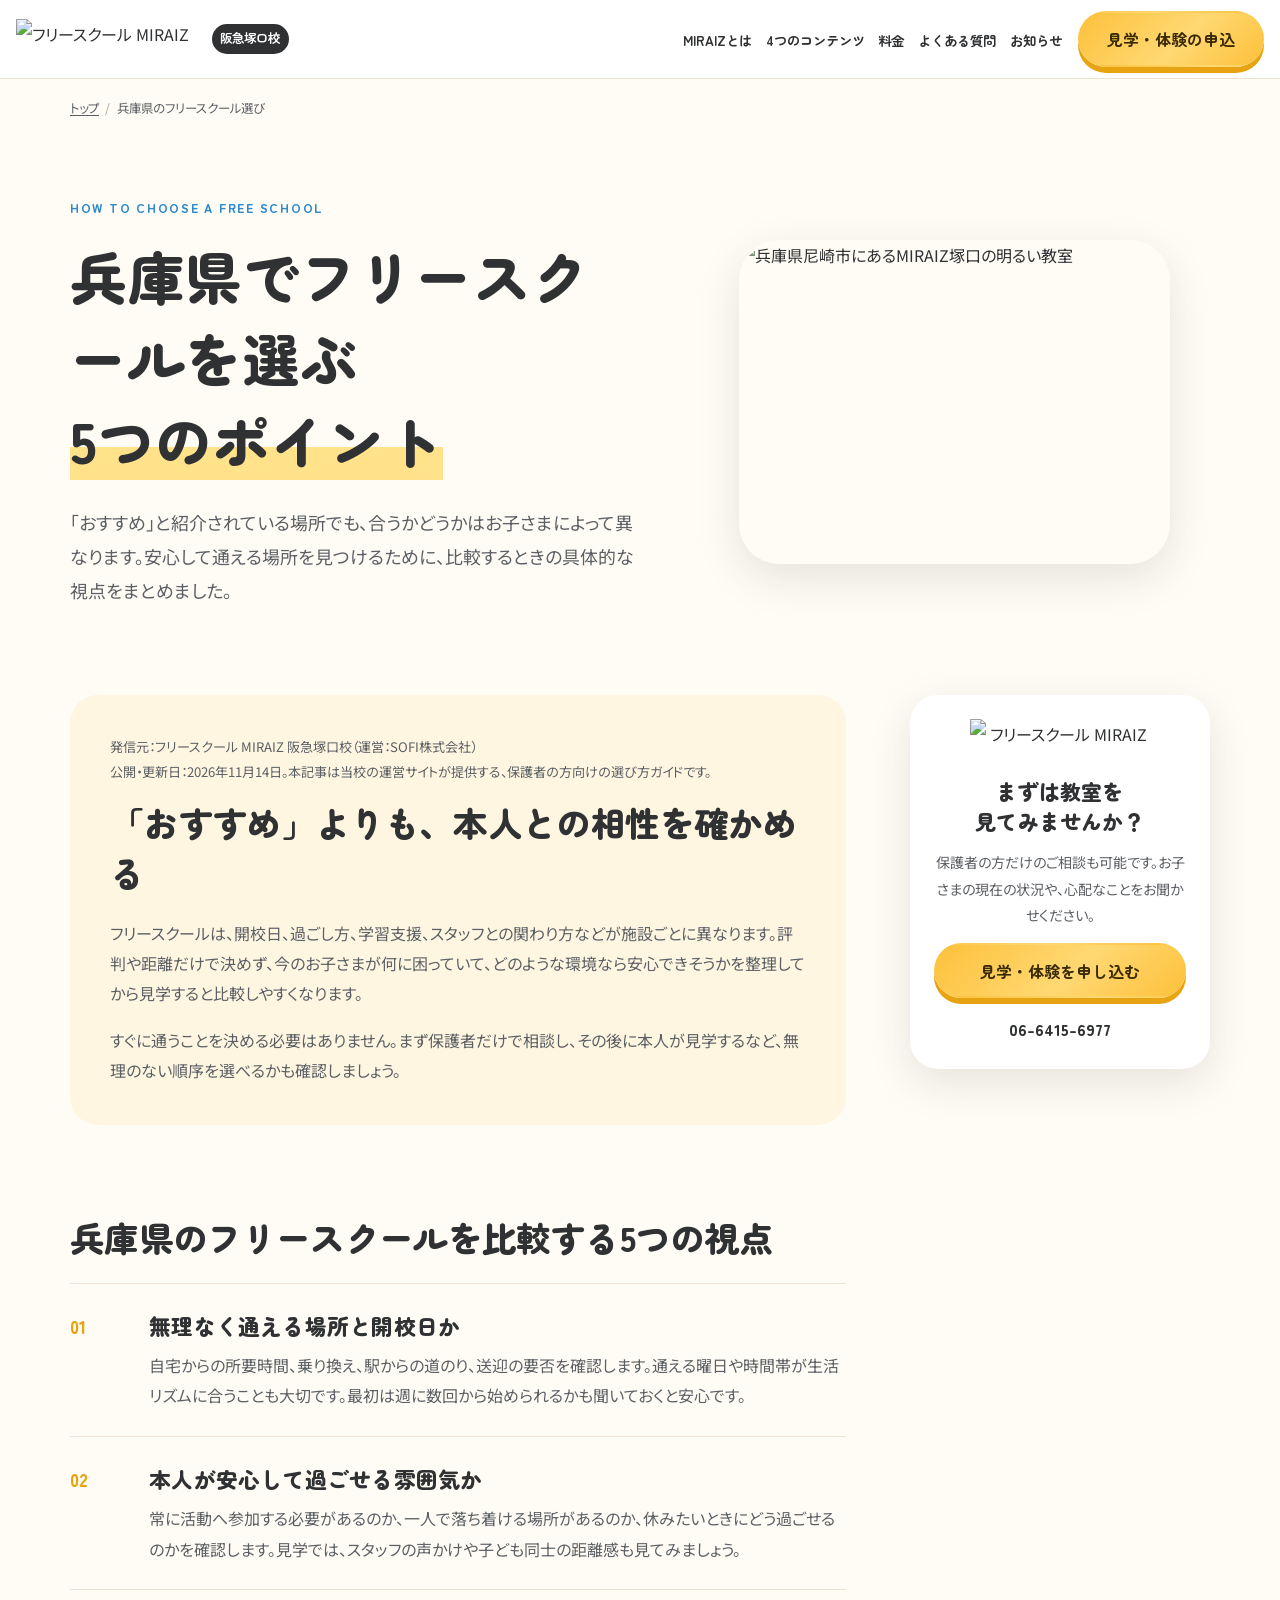
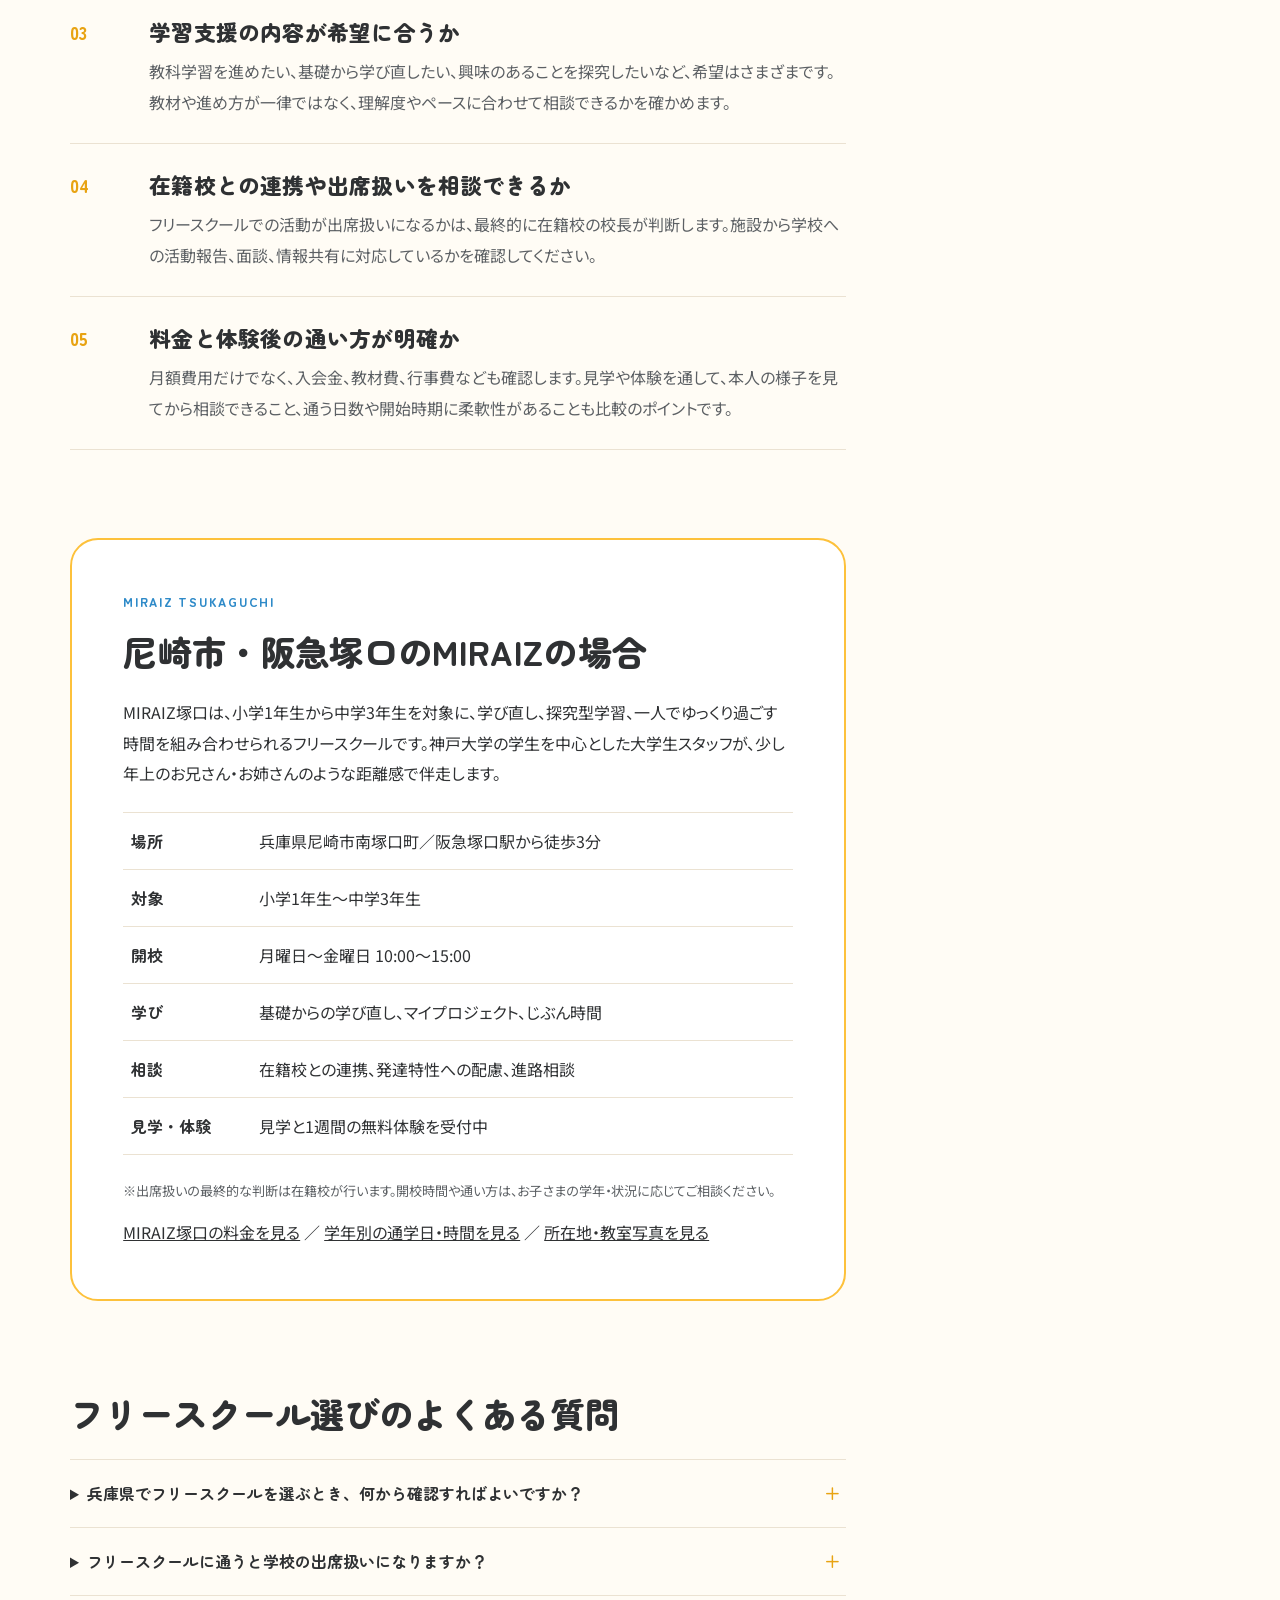
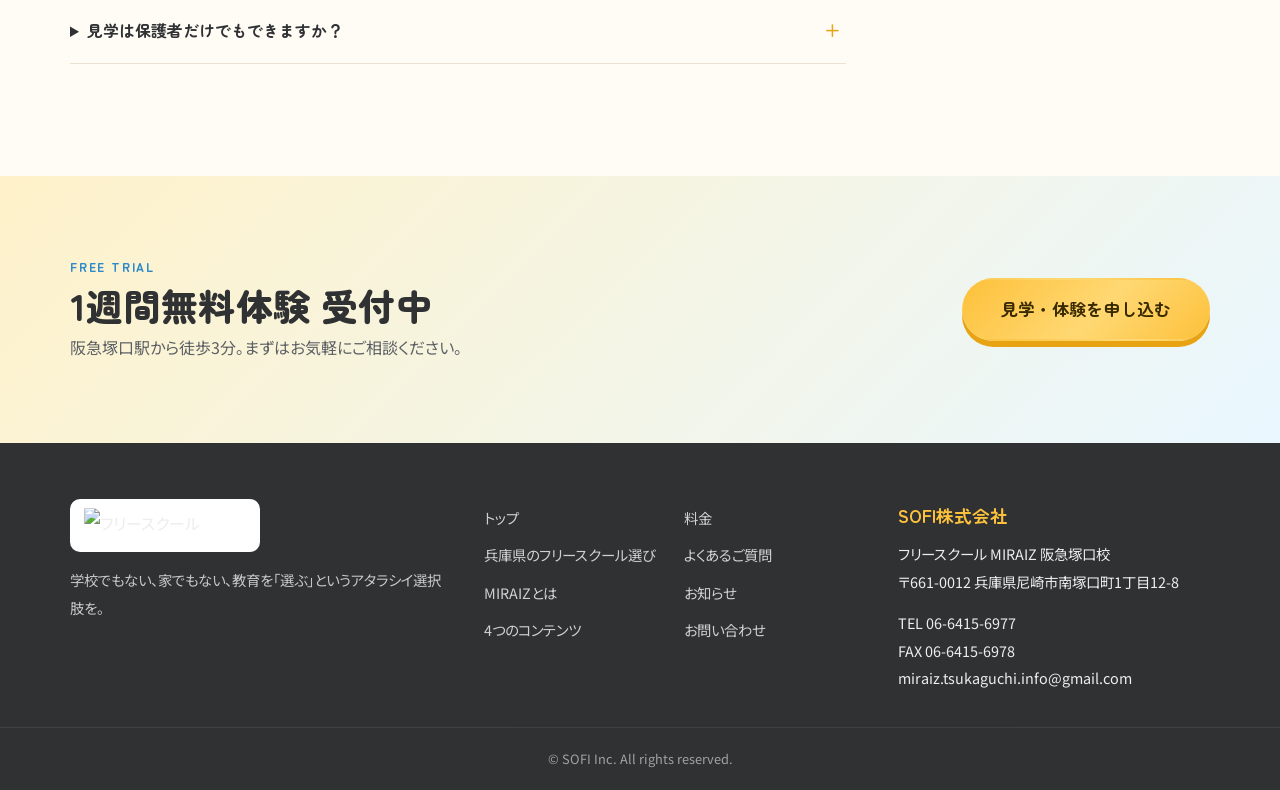
==== commit 613625ca: "Render crawlable news HTML and normalize canonical URLs" ====
--- a/hyogo-freeschool-guide.html
+++ b/hyogo-freeschool-guide.html
@@ -79,21 +79,21 @@
 
 <header class="header" id="header">
   <div class="header__inner">
-    <a class="brand" href="index.html" aria-label="フリースクール MIRAIZ 阪急塚口校 トップへ">
+    <a class="brand" href="/" aria-label="フリースクール MIRAIZ 阪急塚口校 トップへ">
       <img class="brand__logo" src="assets/img/logo-miraiz.png" alt="フリースクール MIRAIZ" width="1663" height="350">
       <span class="brand__sub">阪急塚口校</span>
     </a>
     <nav class="nav" id="nav" aria-label="メインメニュー">
       <ul class="nav__list">
-        <li><a href="index.html#about">MIRAIZとは</a></li>
-        <li><a href="index.html#contents">4つのコンテンツ</a></li>
-        <li><a href="index.html#price">料金</a></li>
-        <li><a href="index.html#faq">よくある質問</a></li>
-        <li><a href="news.html">お知らせ</a></li>
+        <li><a href="/#about">MIRAIZとは</a></li>
+        <li><a href="/#contents">4つのコンテンツ</a></li>
+        <li><a href="/#price">料金</a></li>
+        <li><a href="/#faq">よくある質問</a></li>
+        <li><a href="/news">お知らせ</a></li>
       </ul>
       <div class="nav__cta">
         <a class="btn btn--line" href="tel:0664156977"><span aria-hidden="true">☎</span> 06-6415-6977</a>
-        <a class="btn btn--primary" href="index.html#contact">見学・体験の申込</a>
+        <a class="btn btn--primary" href="/#contact">見学・体験の申込</a>
       </div>
     </nav>
     <button class="hamburger" id="hamburger" aria-expanded="false" aria-controls="nav" aria-label="メニューを開く">
@@ -104,7 +104,7 @@
 
 <main id="main">
   <div class="guide-breadcrumb container" aria-label="パンくずリスト">
-    <ol><li><a href="index.html">トップ</a></li><li aria-current="page">兵庫県のフリースクール選び</li></ol>
+    <ol><li><a href="/">トップ</a></li><li aria-current="page">兵庫県のフリースクール選び</li></ol>
   </div>
 
   <article>
@@ -124,6 +124,7 @@
     <div class="guide-layout container">
       <div class="guide-main">
         <section class="guide-intro" aria-labelledby="guide-intro-title">
+          <p class="guide-note">発信元：フリースクール MIRAIZ 阪急塚口校（運営：SOFI株式会社）<br>公開・更新日：<time datetime="2026-11-14">2026年11月14日</time>。本記事は当校の運営サイトが提供する、保護者の方向けの選び方ガイドです。</p>
           <h2 id="guide-intro-title">「おすすめ」よりも、本人との相性を確かめる</h2>
           <p>フリースクールは、開校日、過ごし方、学習支援、スタッフとの関わり方などが施設ごとに異なります。評判や距離だけで決めず、今のお子さまが何に困っていて、どのような環境なら安心できそうかを整理してから見学すると比較しやすくなります。</p>
           <p>すぐに通うことを決める必要はありません。まず保護者だけで相談し、その後に本人が見学するなど、無理のない順序を選べるかも確認しましょう。</p>
@@ -167,6 +168,7 @@
             <div><dt>見学・体験</dt><dd>見学と1週間の無料体験を受付中</dd></div>
           </dl>
           <p class="guide-note">※出席扱いの最終的な判断は在籍校が行います。開校時間や通い方は、お子さまの学年・状況に応じてご相談ください。</p>
+          <p><a href="/#price" style="text-decoration:underline">MIRAIZ塚口の料金を見る</a> ／ <a href="/#day" style="text-decoration:underline">学年別の通学日・時間を見る</a> ／ <a href="/#access" style="text-decoration:underline">所在地・教室写真を見る</a></p>
         </section>
 
         <section class="guide-faq" aria-labelledby="guide-faq-title">
@@ -182,7 +184,7 @@
           <img src="assets/img/logo-miraiz.png" alt="フリースクール MIRAIZ" width="1663" height="350">
           <h2>まずは教室を<br>見てみませんか？</h2>
           <p>保護者の方だけのご相談も可能です。お子さまの現在の状況や、心配なことをお聞かせください。</p>
-          <a class="btn btn--primary" href="index.html#contact">見学・体験を申し込む</a>
+          <a class="btn btn--primary" href="/#contact">見学・体験を申し込む</a>
           <a class="guide-aside__tel" href="tel:0664156977">06-6415-6977</a>
         </div>
       </aside>
@@ -192,7 +194,7 @@
   <section class="guide-cta">
     <div class="container guide-cta__inner">
       <div><p>FREE TRIAL</p><h2>1週間無料体験 受付中</h2><span>阪急塚口駅から徒歩3分。まずはお気軽にご相談ください。</span></div>
-      <a class="btn btn--primary btn--lg" href="index.html#contact">見学・体験を申し込む</a>
+      <a class="btn btn--primary btn--lg" href="/#contact">見学・体験を申し込む</a>
     </div>
   </section>
 </main>
@@ -205,14 +207,14 @@
     </div>
     <nav class="footer__nav" aria-label="フッターメニュー">
       <ul>
-        <li><a href="index.html">トップ</a></li>
+        <li><a href="/">トップ</a></li>
         <li><a href="/hyogo-freeschool-guide" aria-current="page">兵庫県のフリースクール選び</a></li>
-        <li><a href="index.html#about">MIRAIZとは</a></li>
-        <li><a href="index.html#contents">4つのコンテンツ</a></li>
-        <li><a href="index.html#price">料金</a></li>
-        <li><a href="index.html#faq">よくあるご質問</a></li>
-        <li><a href="news.html">お知らせ</a></li>
-        <li><a href="index.html#contact">お問い合わせ</a></li>
+        <li><a href="/#about">MIRAIZとは</a></li>
+        <li><a href="/#contents">4つのコンテンツ</a></li>
+        <li><a href="/#price">料金</a></li>
+        <li><a href="/#faq">よくあるご質問</a></li>
+        <li><a href="/news">お知らせ</a></li>
+        <li><a href="/#contact">お問い合わせ</a></li>
       </ul>
     </nav>
     <div class="footer__info">
@@ -226,7 +228,7 @@
 
 <div class="cta-bar" id="cta-bar">
   <a class="cta-bar__tel" href="tel:0664156977"><span aria-hidden="true">☎</span> 電話する</a>
-  <a class="cta-bar__btn" href="index.html#contact">見学・体験を申し込む</a>
+  <a class="cta-bar__btn" href="/#contact">見学・体験を申し込む</a>
 </div>
 
 <script src="assets/js/main.js" defer></script>
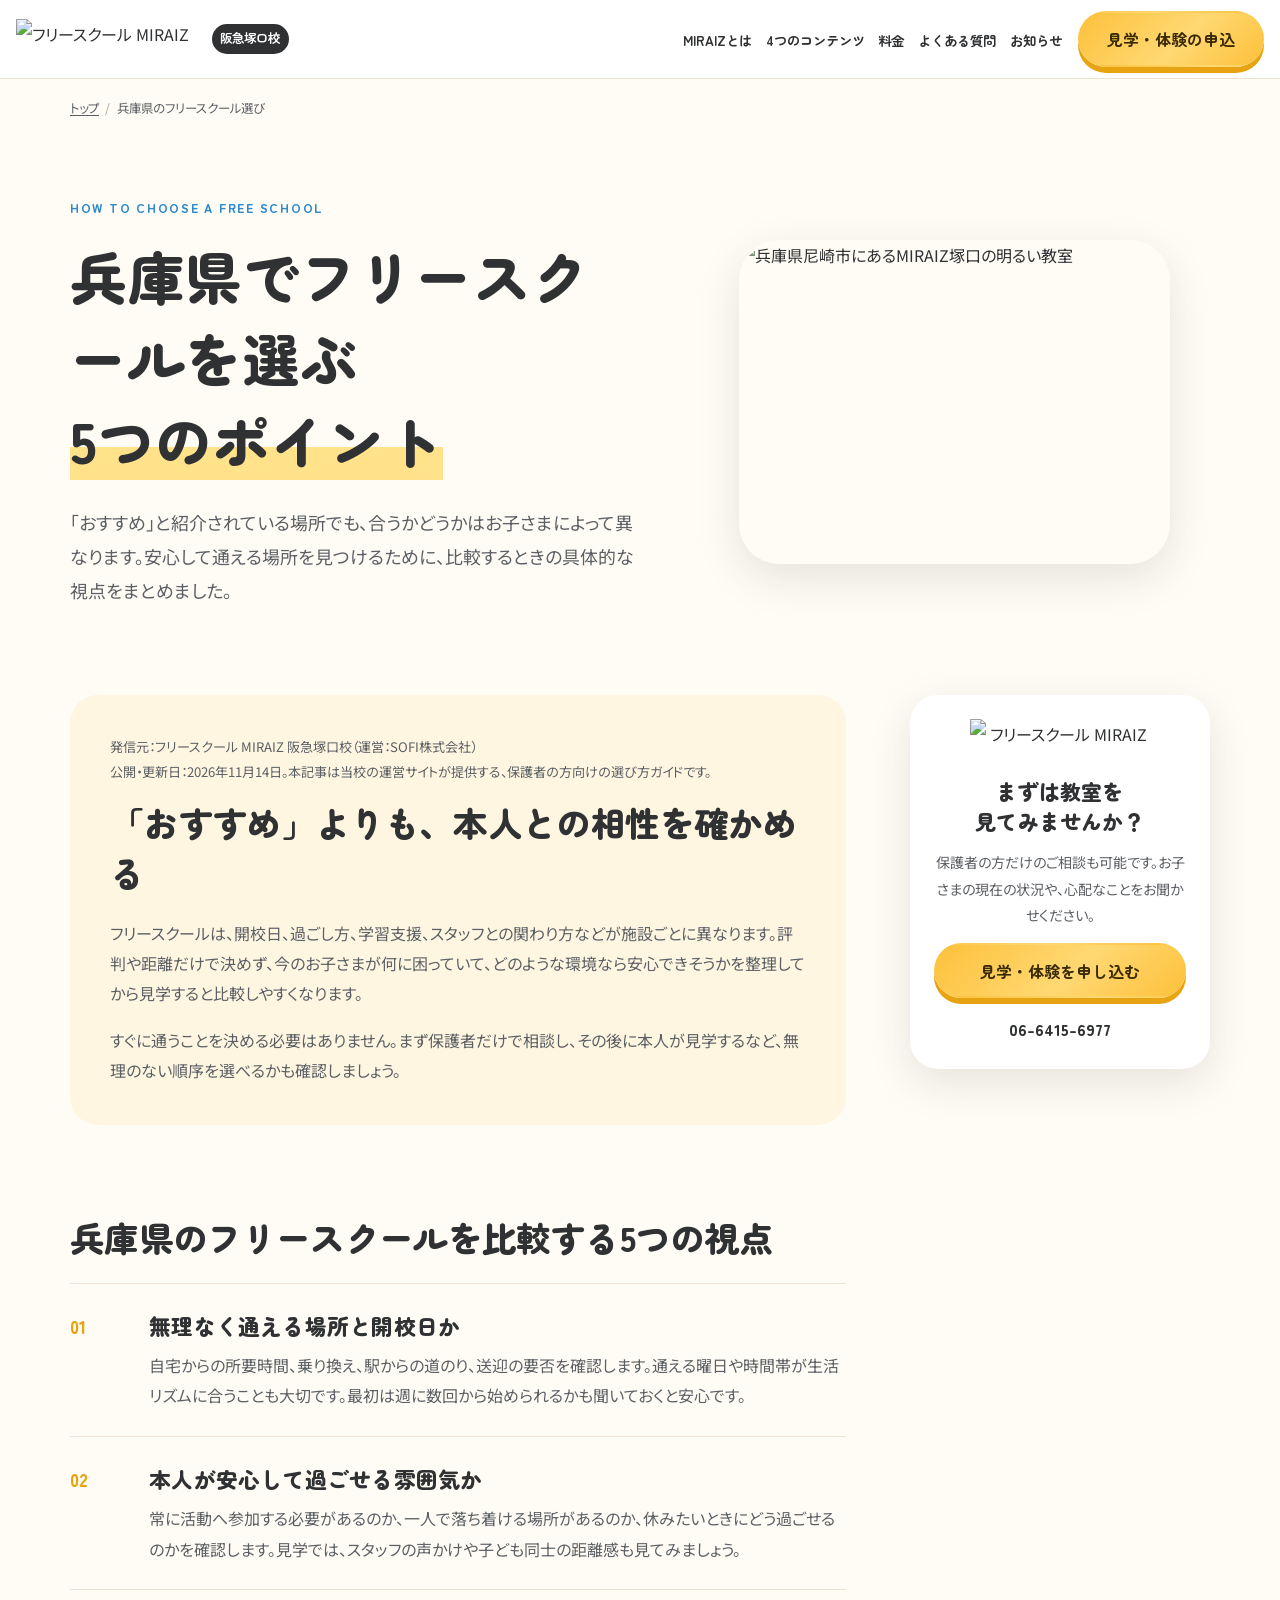
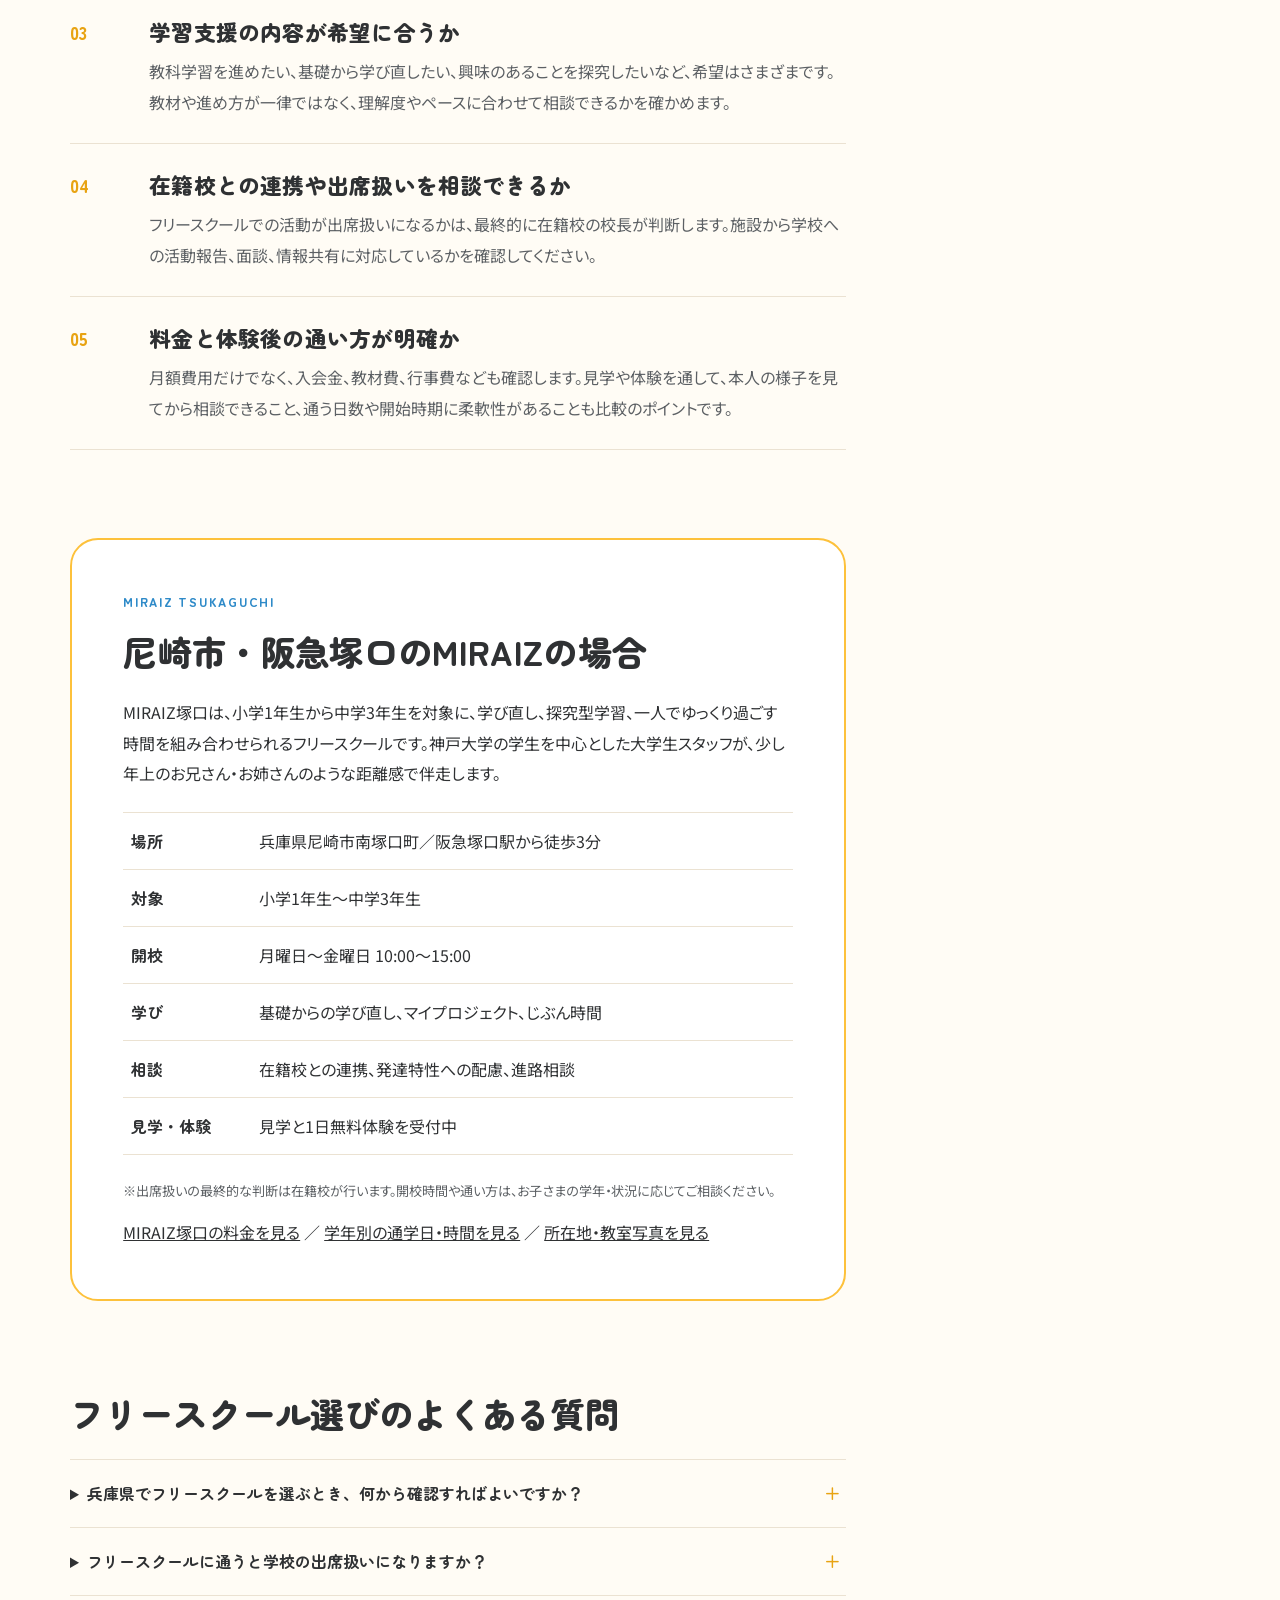
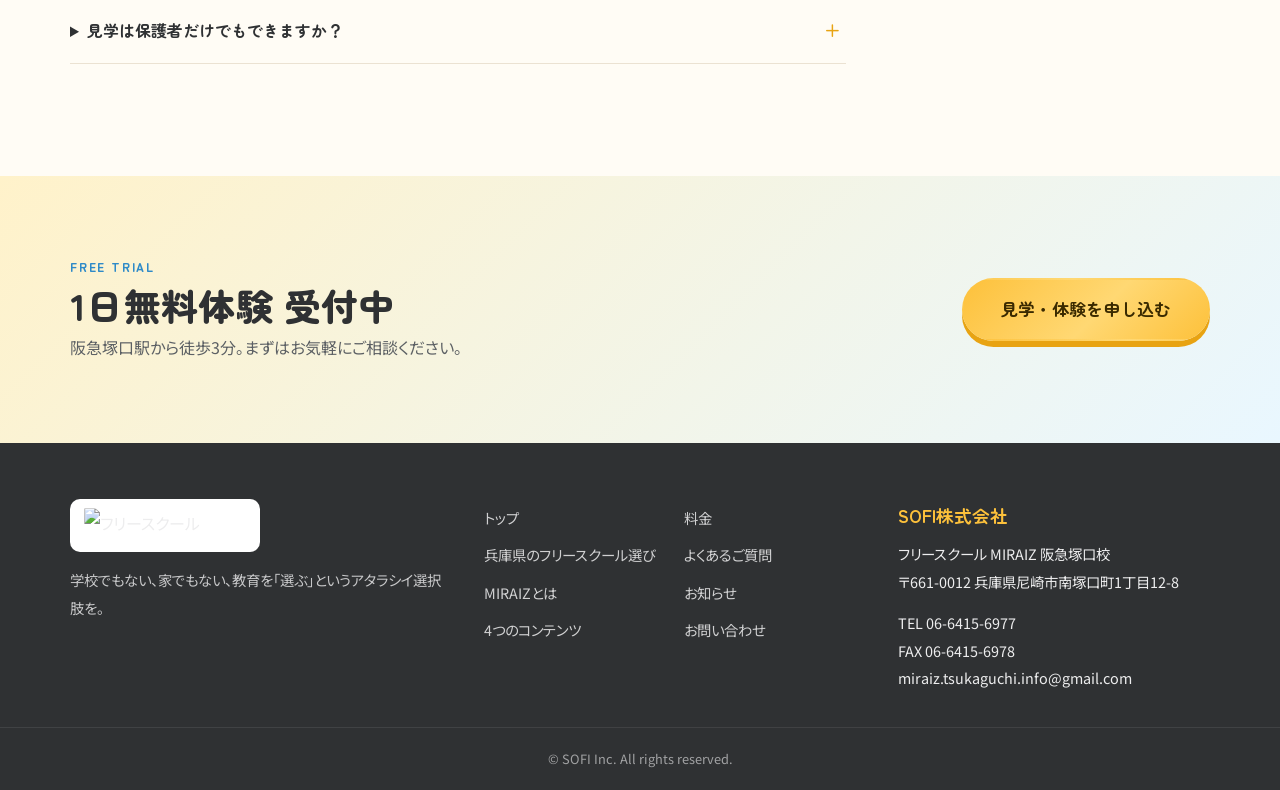
==== commit 9bde35e4: "Update free trial copy to one day" ====
--- a/hyogo-freeschool-guide.html
+++ b/hyogo-freeschool-guide.html
@@ -165,7 +165,7 @@
             <div><dt>開校</dt><dd>月曜日〜金曜日 10:00〜15:00</dd></div>
             <div><dt>学び</dt><dd>基礎からの学び直し、マイプロジェクト、じぶん時間</dd></div>
             <div><dt>相談</dt><dd>在籍校との連携、発達特性への配慮、進路相談</dd></div>
-            <div><dt>見学・体験</dt><dd>見学と1週間の無料体験を受付中</dd></div>
+            <div><dt>見学・体験</dt><dd>見学と1日無料体験を受付中</dd></div>
           </dl>
           <p class="guide-note">※出席扱いの最終的な判断は在籍校が行います。開校時間や通い方は、お子さまの学年・状況に応じてご相談ください。</p>
           <p><a href="/#price" style="text-decoration:underline">MIRAIZ塚口の料金を見る</a> ／ <a href="/#day" style="text-decoration:underline">学年別の通学日・時間を見る</a> ／ <a href="/#access" style="text-decoration:underline">所在地・教室写真を見る</a></p>
@@ -193,7 +193,7 @@
 
   <section class="guide-cta">
     <div class="container guide-cta__inner">
-      <div><p>FREE TRIAL</p><h2>1週間無料体験 受付中</h2><span>阪急塚口駅から徒歩3分。まずはお気軽にご相談ください。</span></div>
+      <div><p>FREE TRIAL</p><h2>1日無料体験 受付中</h2><span>阪急塚口駅から徒歩3分。まずはお気軽にご相談ください。</span></div>
       <a class="btn btn--primary btn--lg" href="/#contact">見学・体験を申し込む</a>
     </div>
   </section>
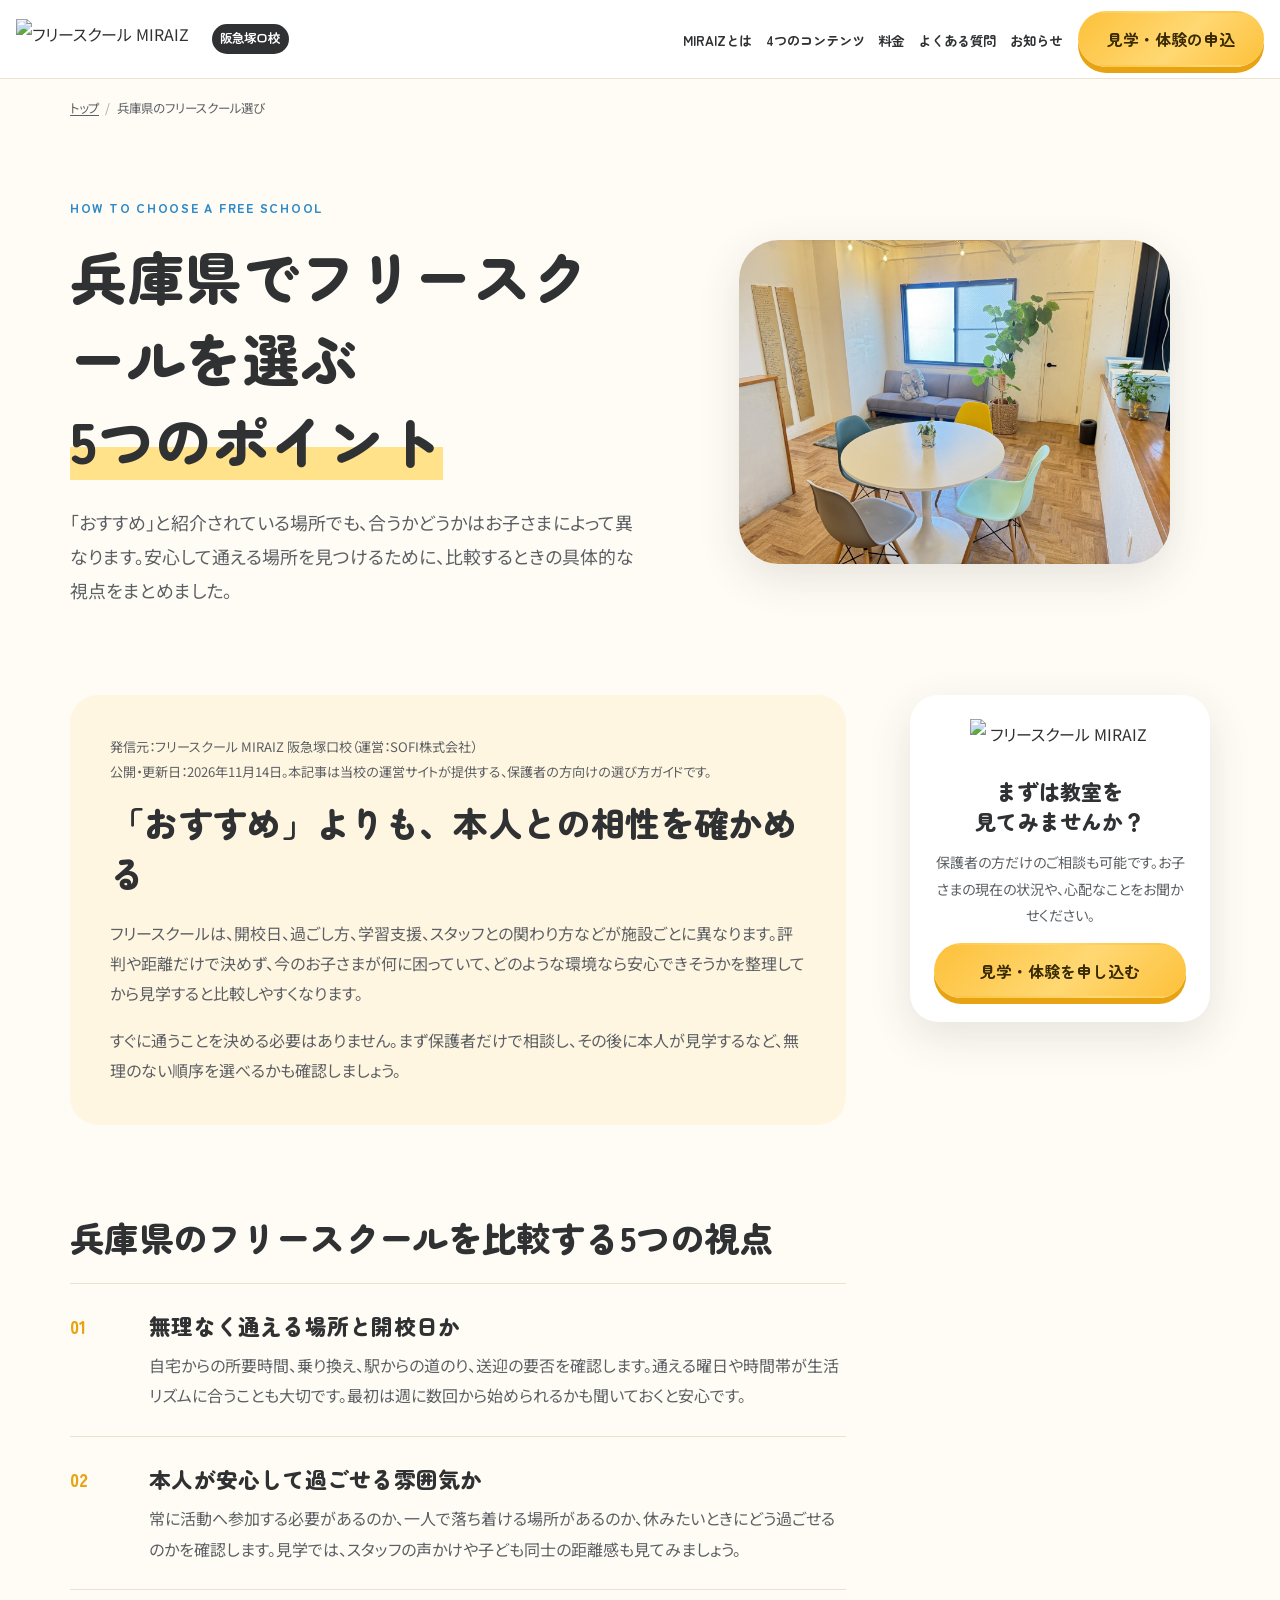
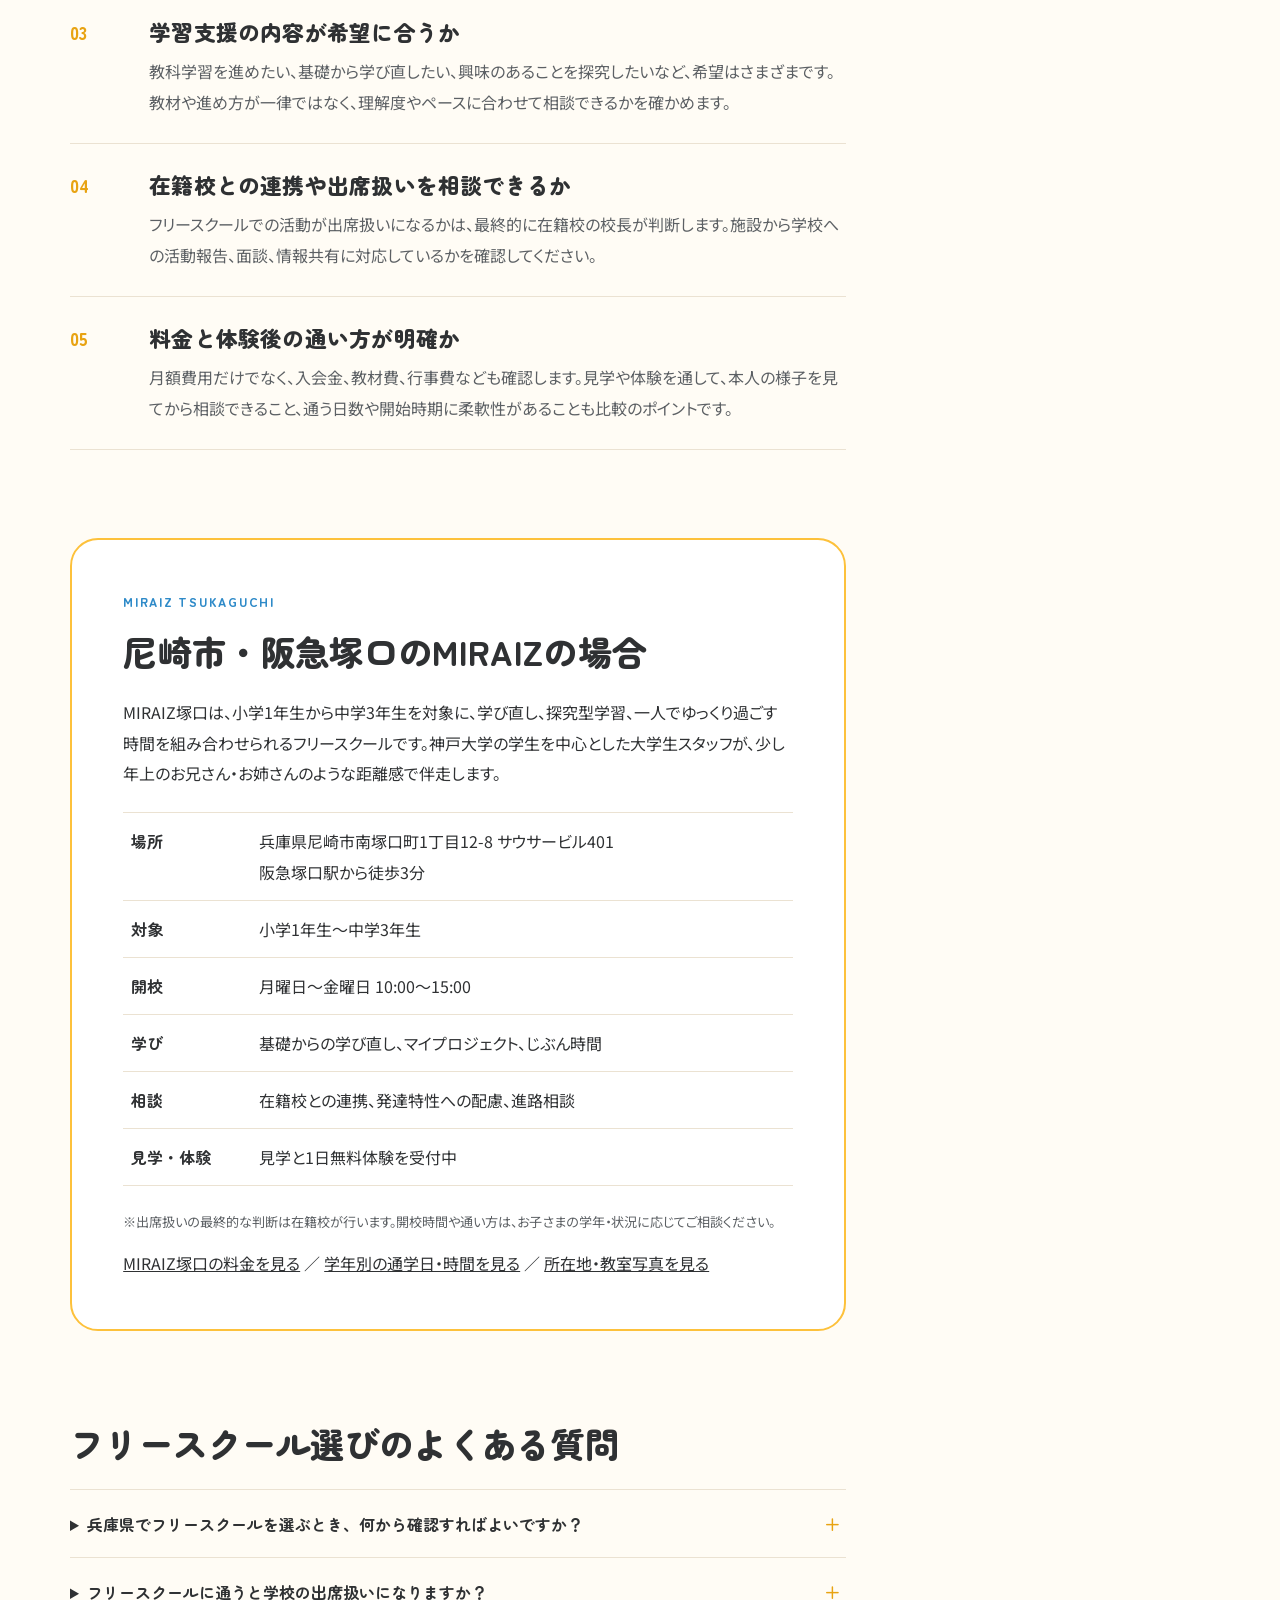
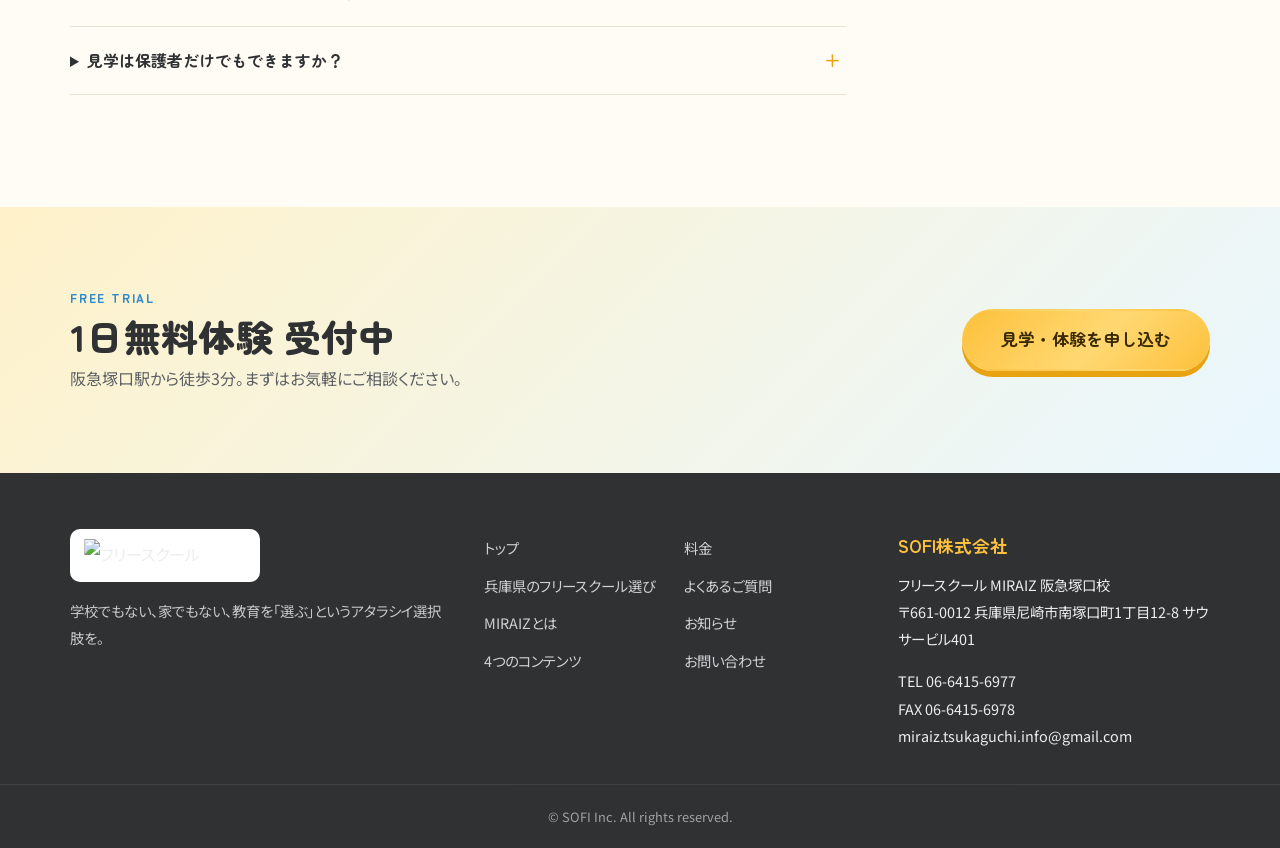
==== commit 1e85461f: "Refresh MIRAIZ site copy, classroom photos, and diagram" ====
--- a/hyogo-freeschool-guide.html
+++ b/hyogo-freeschool-guide.html
@@ -23,7 +23,7 @@
 <link rel="preconnect" href="https://fonts.gstatic.com" crossorigin>
 <link href="https://fonts.googleapis.com/css2?family=Zen+Maru+Gothic:wght@500;700;900&family=Noto+Sans+JP:wght@400;500;700&display=swap" rel="stylesheet">
 <link rel="stylesheet" href="assets/css/style.css">
-<link rel="stylesheet" href="assets/css/guide.css">
+<link rel="stylesheet" href="assets/css/guide.css?v=20261119">
 
 <script type="application/ld+json">
 {
@@ -116,7 +116,7 @@
           <p class="guide-hero__lead">「おすすめ」と紹介されている場所でも、合うかどうかはお子さまによって異なります。安心して通える場所を見つけるために、比較するときの具体的な視点をまとめました。</p>
         </div>
         <figure class="guide-hero__image">
-          <img src="assets/img/room-01.jpg" alt="兵庫県尼崎市にあるMIRAIZ塚口の明るい教室" width="887" height="665">
+          <img src="assets/img/classroom-tables.jpg" alt="丸テーブルと椅子を配置したMIRAIZ塚口の教室" width="1440" height="1080">
         </figure>
       </div>
     </header>
@@ -160,7 +160,7 @@
           <h2 id="guide-miraiz-title">尼崎市・阪急塚口のMIRAIZの場合</h2>
           <p>MIRAIZ塚口は、小学1年生から中学3年生を対象に、学び直し、探究型学習、一人でゆっくり過ごす時間を組み合わせられるフリースクールです。神戸大学の学生を中心とした大学生スタッフが、少し年上のお兄さん・お姉さんのような距離感で伴走します。</p>
           <dl class="guide-table">
-            <div><dt>場所</dt><dd>兵庫県尼崎市南塚口町／阪急塚口駅から徒歩3分</dd></div>
+            <div><dt>場所</dt><dd>兵庫県尼崎市南塚口町1丁目12-8 サウサービル401<br>阪急塚口駅から徒歩3分</dd></div>
             <div><dt>対象</dt><dd>小学1年生〜中学3年生</dd></div>
             <div><dt>開校</dt><dd>月曜日〜金曜日 10:00〜15:00</dd></div>
             <div><dt>学び</dt><dd>基礎からの学び直し、マイプロジェクト、じぶん時間</dd></div>
@@ -185,7 +185,6 @@
           <h2>まずは教室を<br>見てみませんか？</h2>
           <p>保護者の方だけのご相談も可能です。お子さまの現在の状況や、心配なことをお聞かせください。</p>
           <a class="btn btn--primary" href="/#contact">見学・体験を申し込む</a>
-          <a class="guide-aside__tel" href="tel:0664156977">06-6415-6977</a>
         </div>
       </aside>
     </div>
@@ -219,7 +218,7 @@
     </nav>
     <div class="footer__info">
       <p class="footer__co">SOFI株式会社</p>
-      <p>フリースクール MIRAIZ 阪急塚口校<br>〒661-0012 兵庫県尼崎市南塚口町1丁目12-8</p>
+      <p>フリースクール MIRAIZ 阪急塚口校<br>〒661-0012 兵庫県尼崎市南塚口町1丁目12-8 サウサービル401</p>
       <p><a href="tel:0664156977">TEL 06-6415-6977</a><br>FAX 06-6415-6978<br><a href="mailto:miraiz.tsukaguchi.info@gmail.com">miraiz.tsukaguchi.info@gmail.com</a></p>
     </div>
   </div>
--- a/assets/css/style.css
+++ b/assets/css/style.css
@@ -384,18 +384,19 @@
   display:block; font-family:var(--font-round); font-weight:700; font-size:.9rem;
   color:#7A5600; margin-bottom:.3rem;
 }
-.mypro__stage{ position:relative; aspect-ratio:4/3; }
-.mypro__lines{ position:absolute; inset:0; width:100%; height:100%; }
+.mypro__stage{ position:relative; aspect-ratio:4/3; container-type:inline-size; }
+.mypro__lines{ position:absolute; inset:0; width:100%; height:100%; pointer-events:none; }
 .mypro__node, .mypro__mission{
   position:absolute; font-family:var(--font-round); font-weight:900;
   padding:.4em 1em; border-radius:999px; background:var(--c-white);
-  box-shadow:0 4px 12px rgba(47,49,51,.14); white-space:nowrap; font-size:clamp(.85rem,1.6vw,1.05rem);
-}
-.mypro__node--staff{ left:2%; top:8%; border:3px solid var(--c-cyan); }
-.mypro__node--friend{ right:2%; top:8%; border:3px solid var(--c-magenta); }
-.mypro__node--me{ left:50%; bottom:2%; transform:translateX(-50%); border:3px solid var(--c-orange); }
+  box-shadow:0 4px 12px rgba(47,49,51,.14); white-space:nowrap; font-size:clamp(.75rem,5cqi,1.05rem);
+  transform:translate(-50%,-50%); z-index:1;
+}
+.mypro__node--staff{ left:18.75%; top:20.8333%; border:3px solid var(--c-cyan); }
+.mypro__node--friend{ left:81.25%; top:20.8333%; border:3px solid var(--c-magenta); }
+.mypro__node--me{ left:50%; top:81.25%; border:3px solid var(--c-orange); }
 .mypro__mission{
-  left:50%; top:50%; transform:translate(-50%,-50%);
+  left:50%; top:50%;
   background:var(--p-green); border:3px solid var(--c-green); letter-spacing:.06em;
 }
 .mypro__text h3{ font-size:clamp(1.15rem,2.2vw,1.5rem); margin-bottom:.8rem; color:var(--c-green); }
@@ -951,7 +952,7 @@
   .next-grid{ grid-template-columns:1fr; }
   .contact__form{ grid-template-columns:1fr; }
   .access__photos{ grid-template-columns:1fr 1fr; }
-  .mypro__diagram{ max-width:460px; margin-inline:auto; }
+  .mypro__diagram{ width:100%; max-width:460px; margin-inline:auto; }
   .local-intro__inner{ grid-template-columns:1fr; gap:1.2rem; }
 }
 
--- a/assets/css/guide.css
+++ b/assets/css/guide.css
@@ -47,7 +47,6 @@
 .guide-aside__card h2{ margin-bottom:.8rem; font-size:1.3rem; }
 .guide-aside__card p{ color:var(--c-ink-70); font-size:.88rem; }
 .guide-aside__card .btn{ width:100%; white-space:normal; }
-.guide-aside__tel{ display:block; margin-top:1rem; font-family:var(--font-round); font-weight:900; }
 
 .guide-cta{ padding:clamp(3rem,7vw,5rem) 0; background:linear-gradient(135deg,#fff2ca,#e9f7ff); }
 .guide-cta__inner{ display:flex; align-items:center; justify-content:space-between; gap:2rem; }
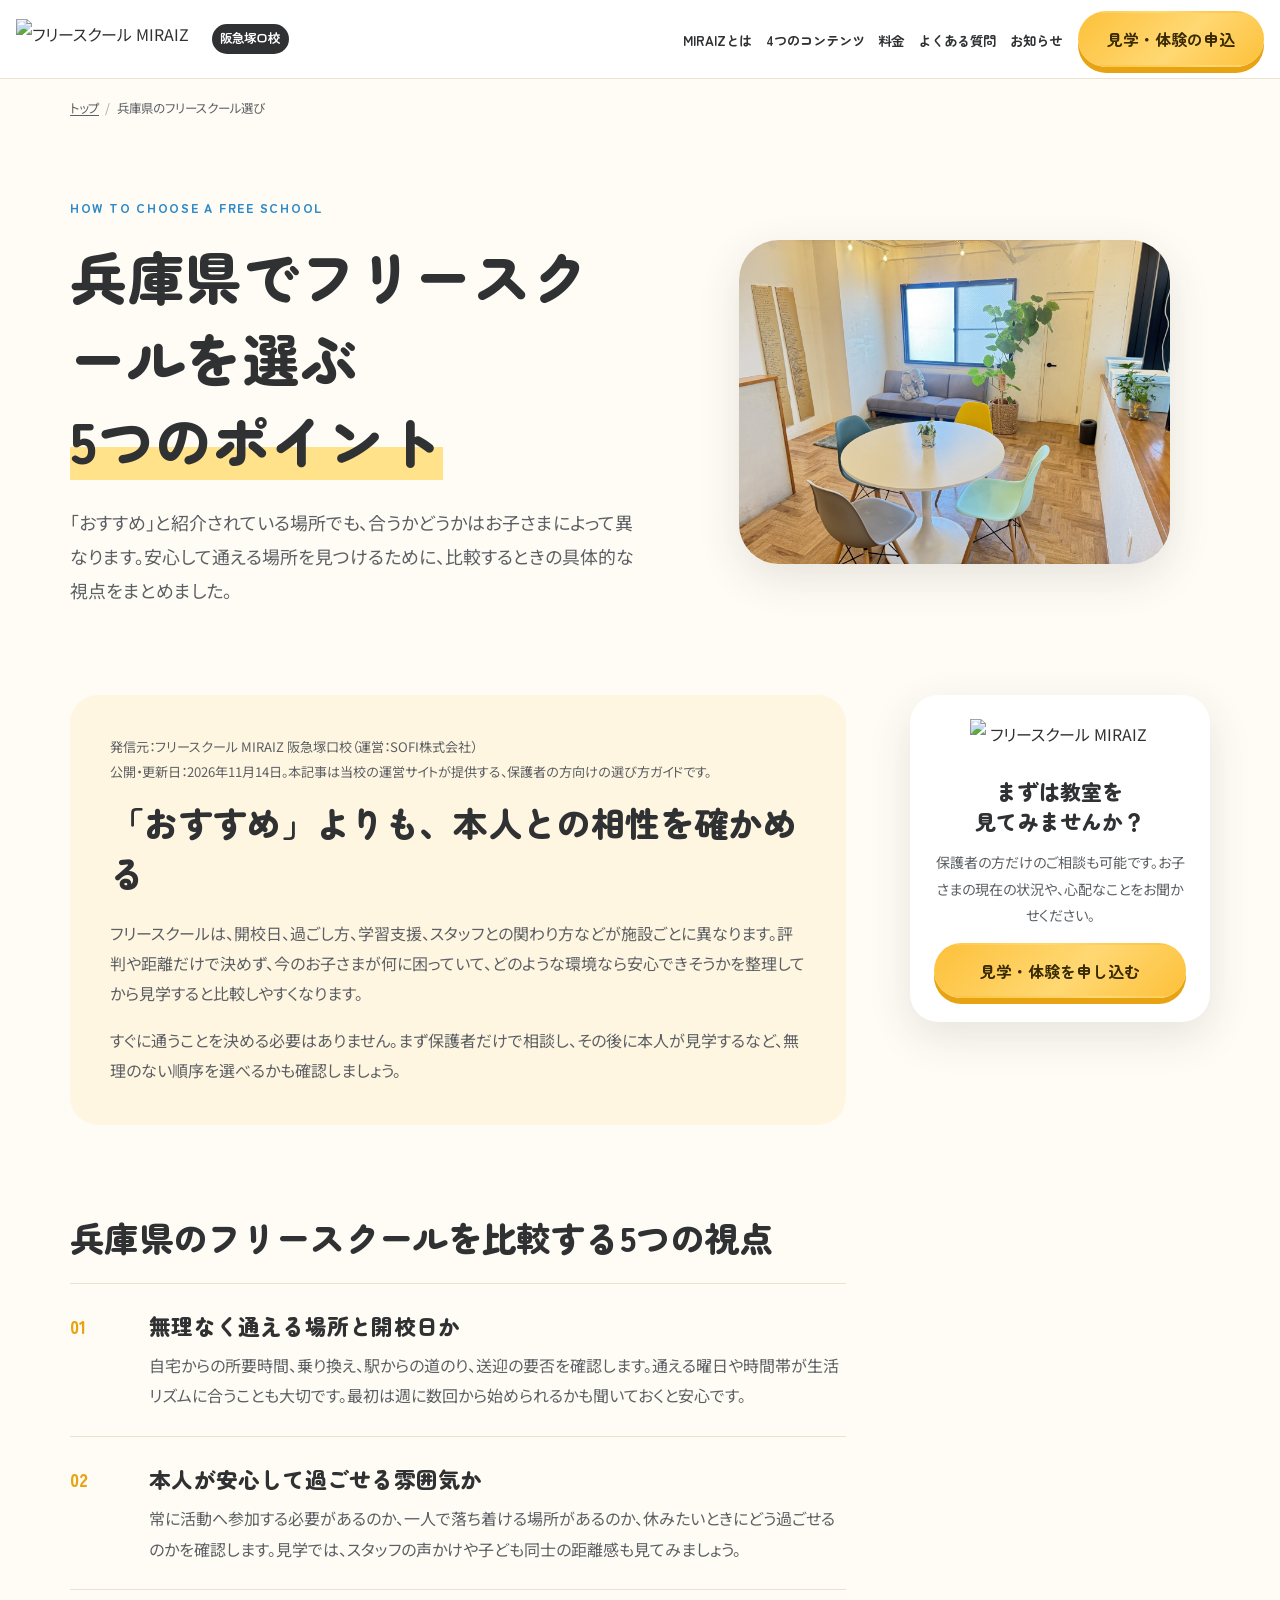
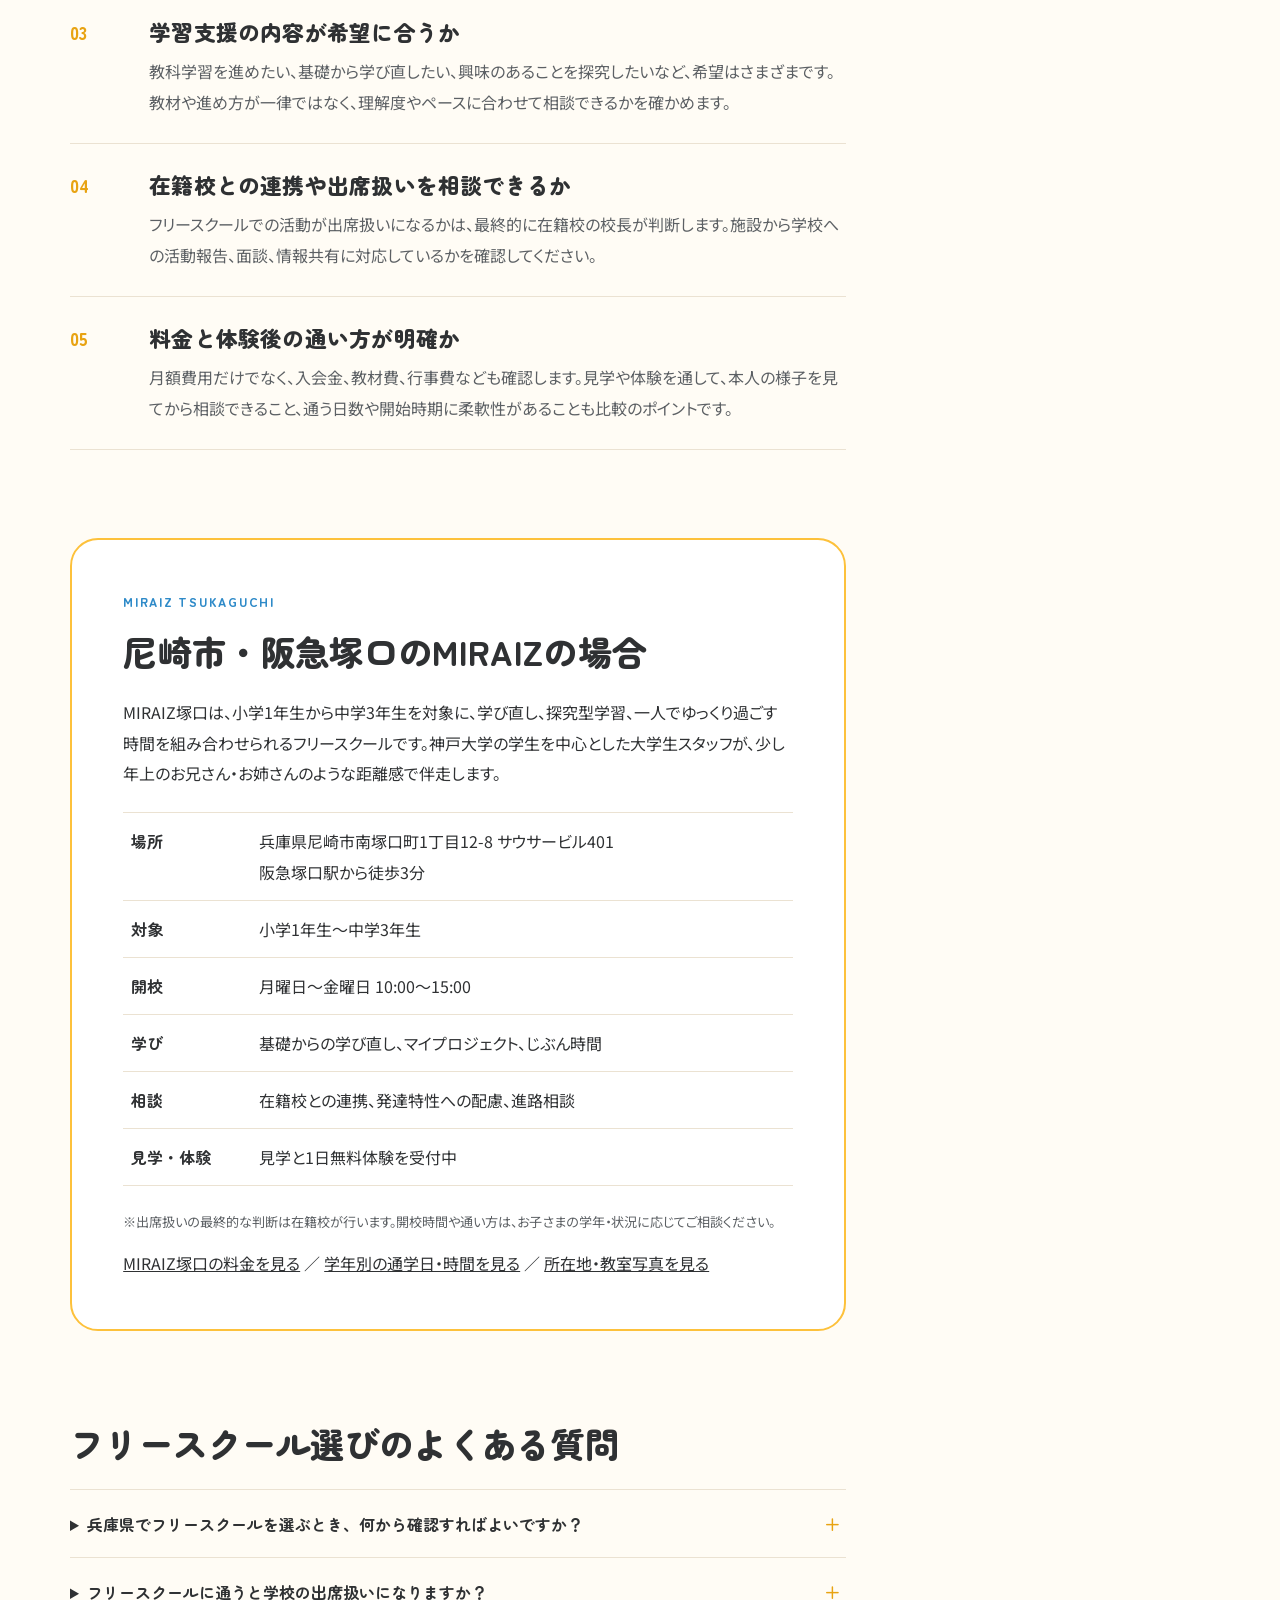
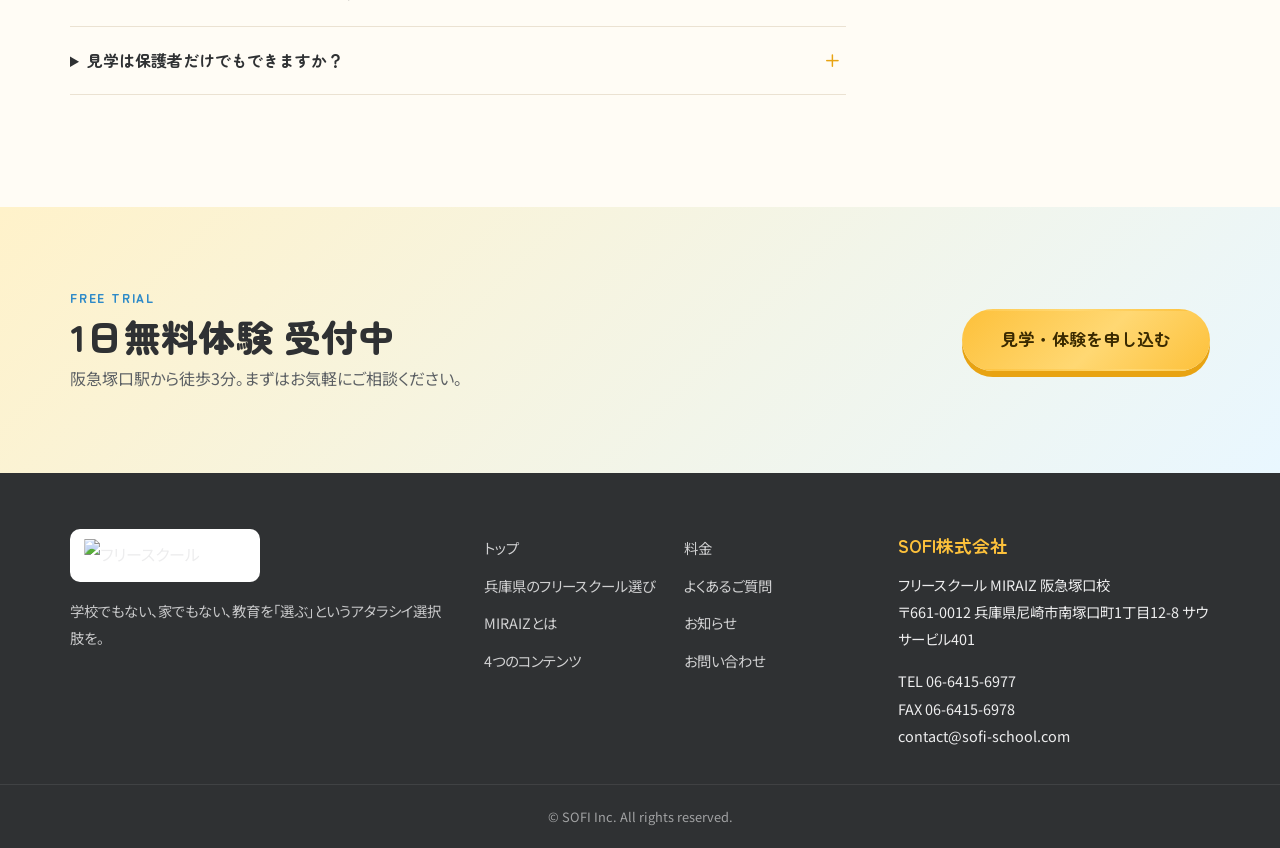
==== commit fa3f970d: "Send contact inquiries on site through Xserver PHP" ====
--- a/hyogo-freeschool-guide.html
+++ b/hyogo-freeschool-guide.html
@@ -219,7 +219,7 @@
     <div class="footer__info">
       <p class="footer__co">SOFI株式会社</p>
       <p>フリースクール MIRAIZ 阪急塚口校<br>〒661-0012 兵庫県尼崎市南塚口町1丁目12-8 サウサービル401</p>
-      <p><a href="tel:0664156977">TEL 06-6415-6977</a><br>FAX 06-6415-6978<br><a href="mailto:miraiz.tsukaguchi.info@gmail.com">miraiz.tsukaguchi.info@gmail.com</a></p>
+      <p><a href="tel:0664156977">TEL 06-6415-6977</a><br>FAX 06-6415-6978<br><a href="mailto:contact@sofi-school.com">contact@sofi-school.com</a></p>
     </div>
   </div>
   <p class="footer__copy">&copy; SOFI Inc. All rights reserved.</p>
@@ -230,6 +230,6 @@
   <a class="cta-bar__btn" href="/#contact">見学・体験を申し込む</a>
 </div>
 
-<script src="assets/js/main.js" defer></script>
+<script src="assets/js/main.js?v=20261119-contact" defer></script>
 </body>
 </html>
